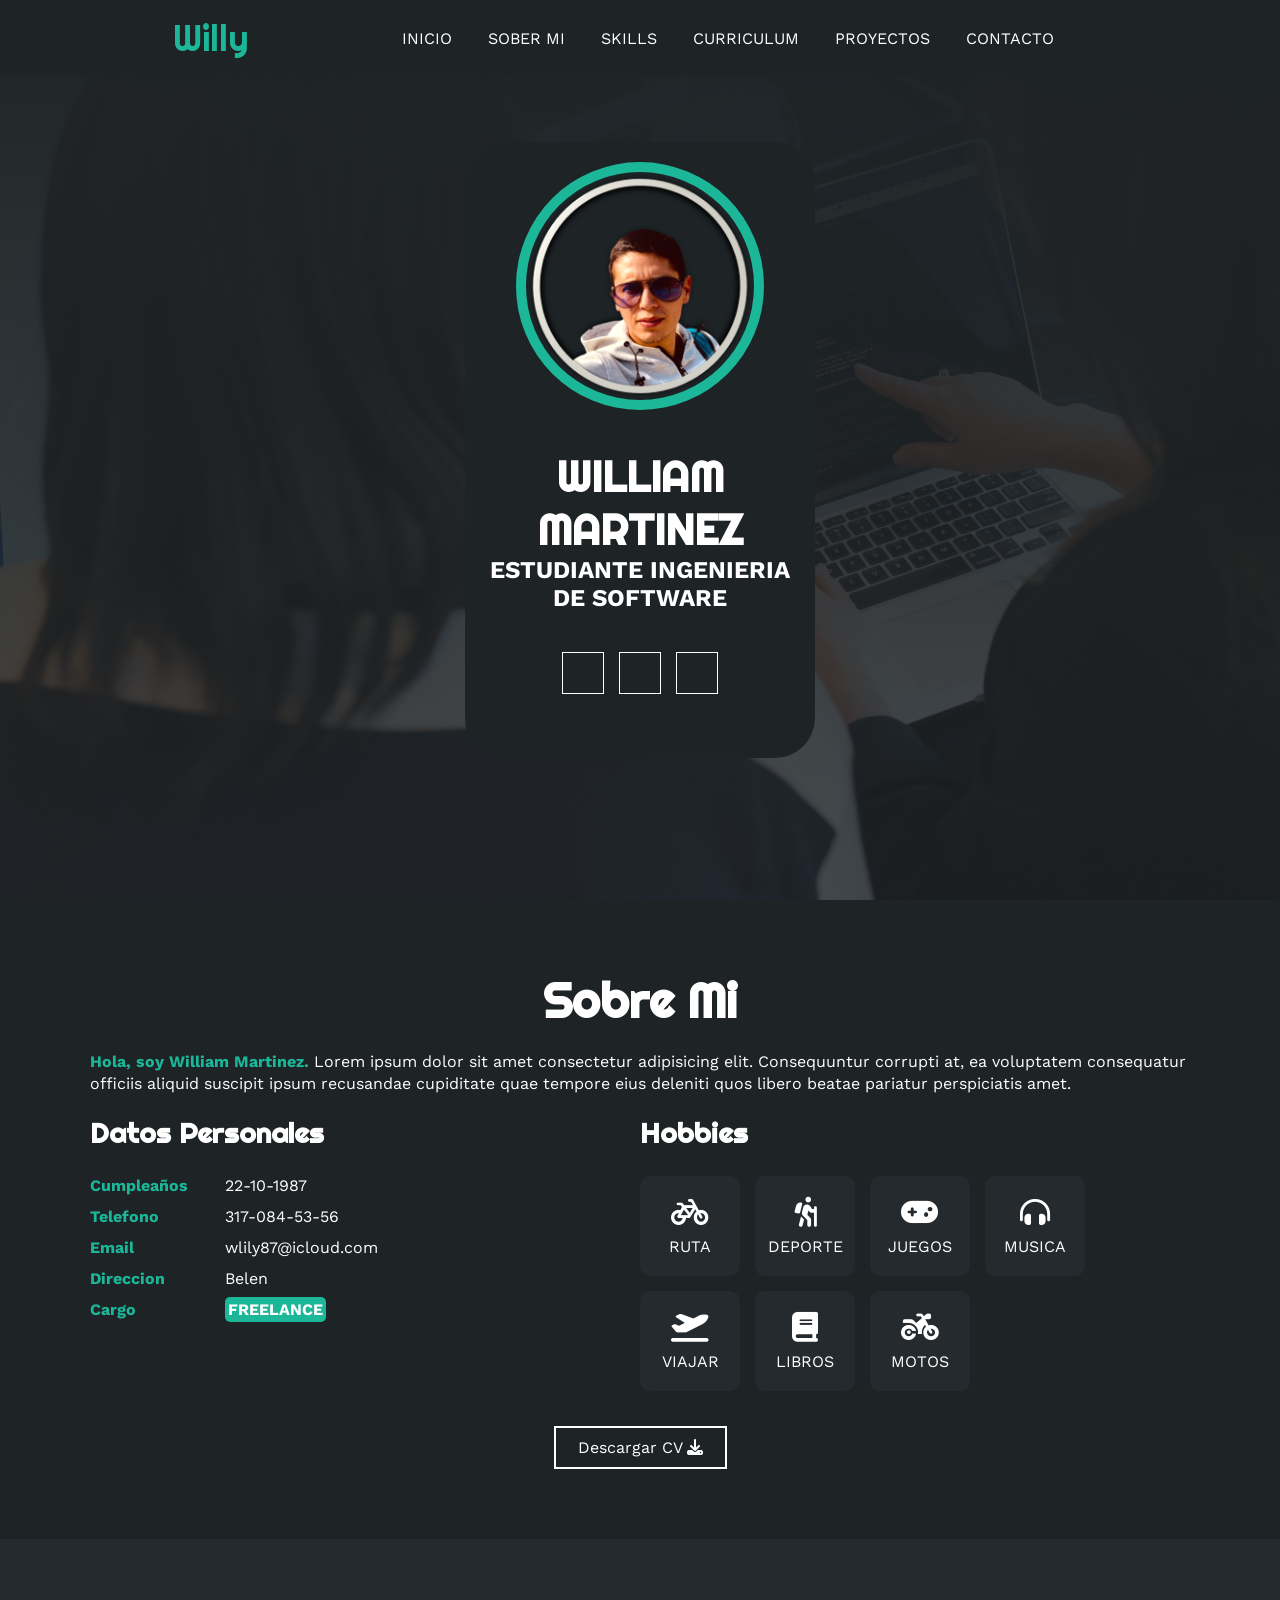
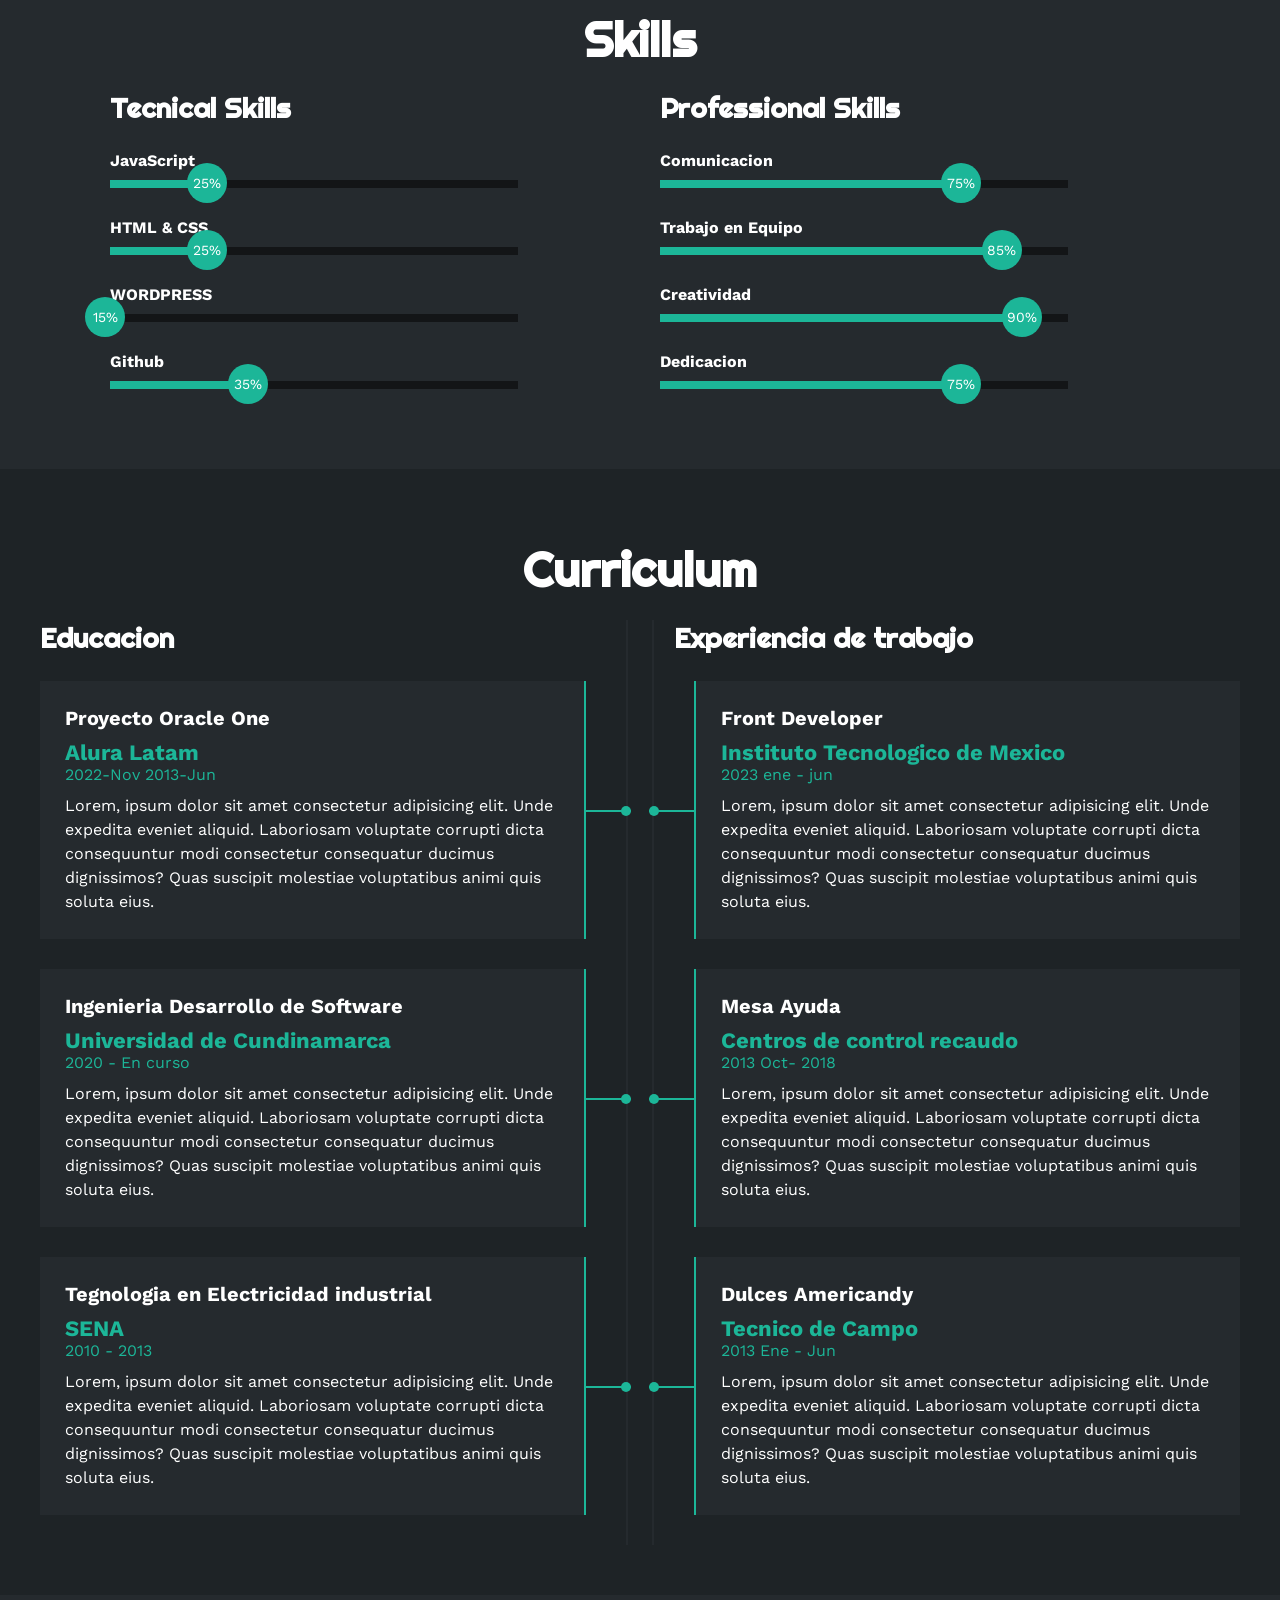
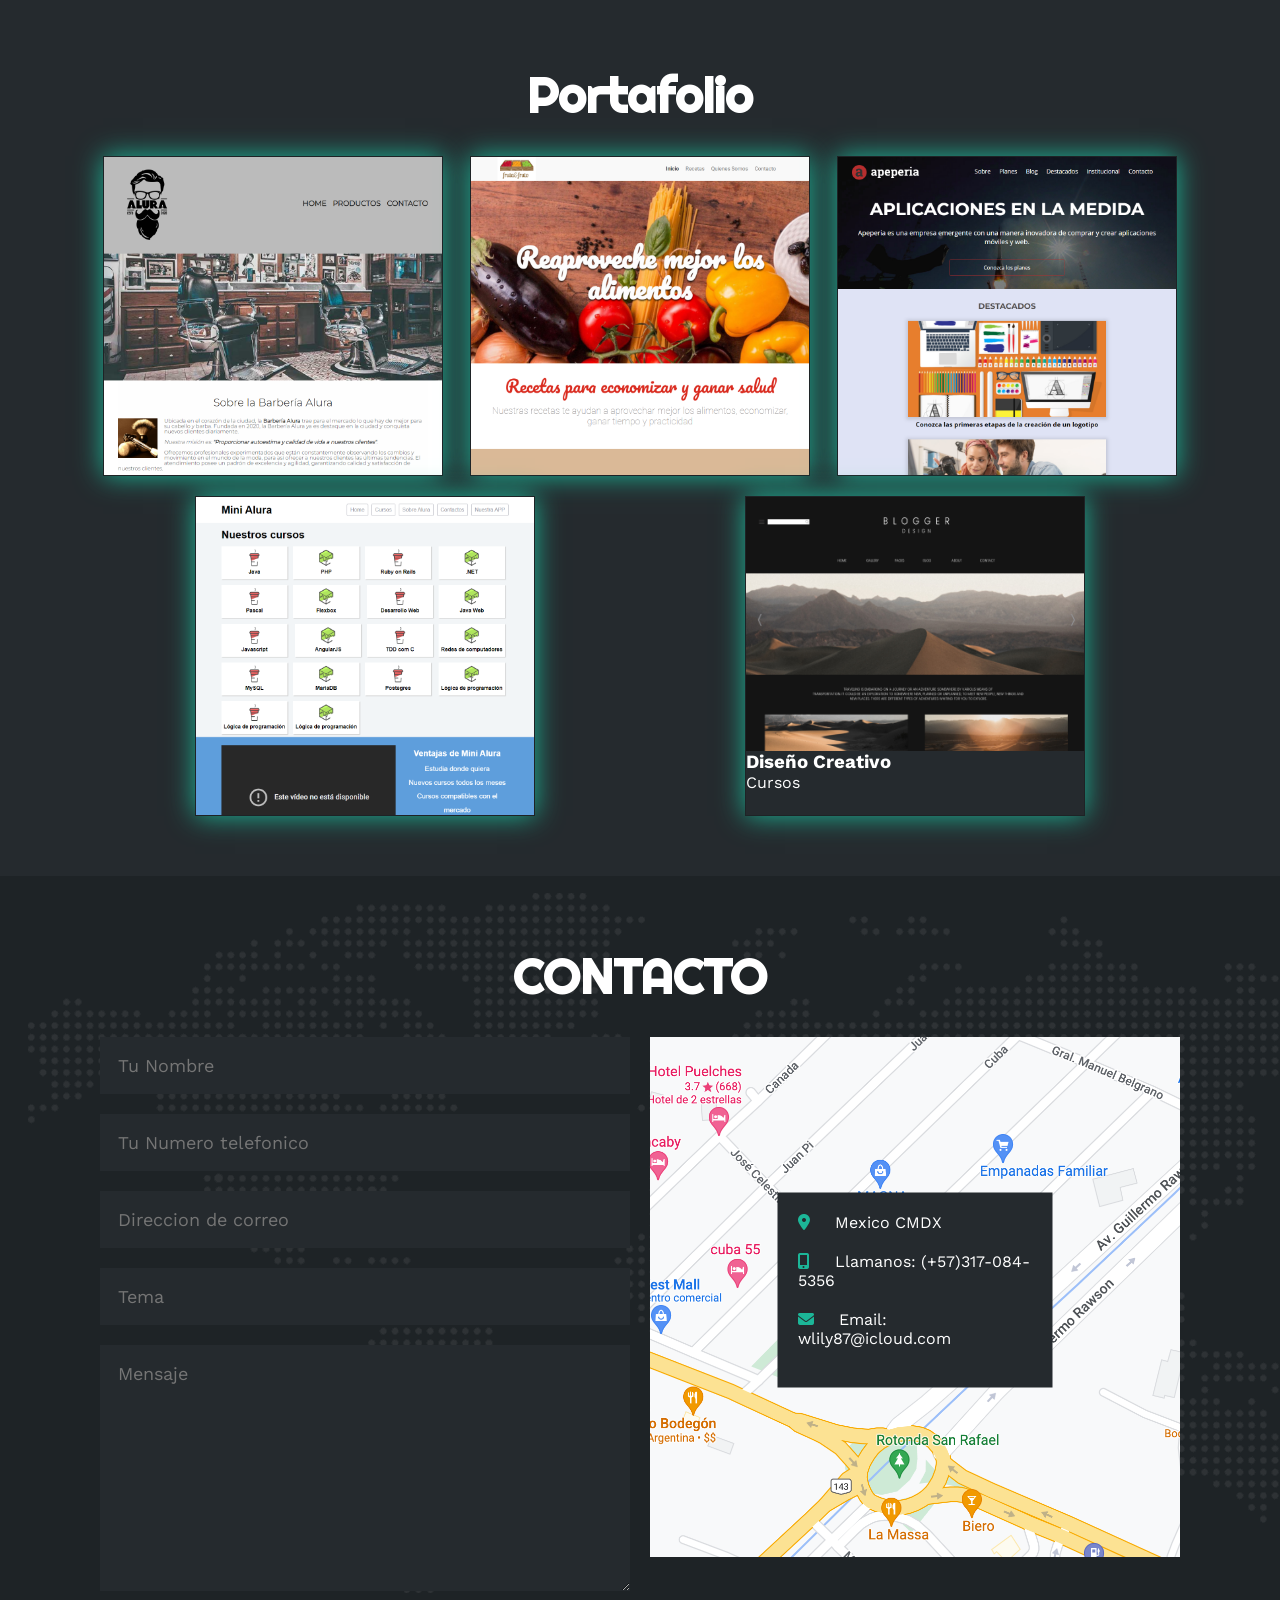
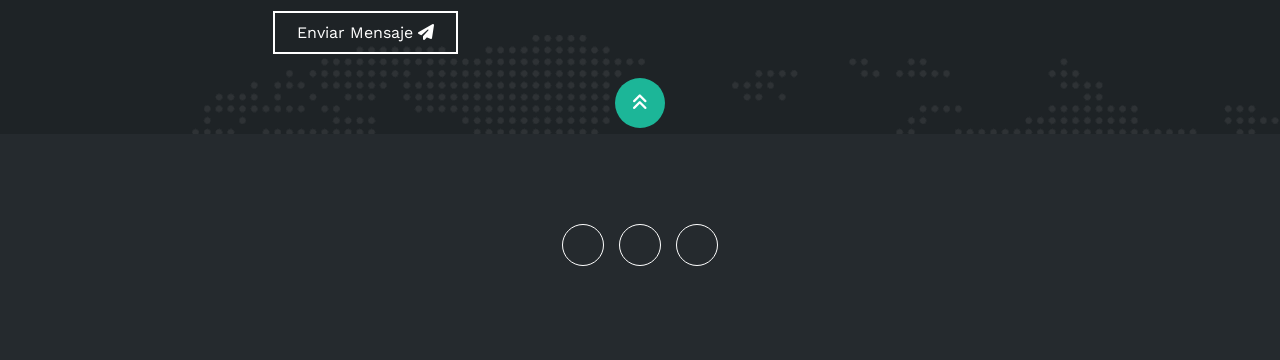
==== MiPortafolio.html @ 6c22e55d "subiendo primera version de mi portafolio" ====
<!DOCTYPE html>
<html lang="en">
<head>
    <meta charset="UTF-8">
    <meta http-equiv="X-UA-Compatible" content="IE=edge">
    <meta name="viewport" content="width=device-width, initial-scale=1.0">
    <link rel="stylesheet" href="https://cdnjs.cloudflare.com/ajax/libs/font-awesome/6.4.0/css/all.min.css" integrity="sha512-iecdLmaskl7CVkqkXNQ/ZH/XLlvWZOJyj7Yy7tcenmpD1ypASozpmT/E0iPtmFIB46ZmdtAc9eNBvH0H/ZpiBw==" crossorigin="anonymous" referrerpolicy="no-referrer" />
    <link rel="stylesheet" href="https://unicons.iconscout.com/release/v4.0.8/css/line.css">
    <title>Portafolio</title>
    <link rel="stylesheet" href="/styles.css">
    
</head>
<body>
    <!--MENU ENCABEZADO-->  
    <div class="contenedor-header">
        <header>
            <div class="logo">
                <a href="#">Willy</a>
            </div>
            <nav id="nav" >
                <ul>
                    <li><a href="#inicio" onclick="seleccionar()">INICIO</a></li>
                    <li><a href="#sobremi" onclick="seleccionar()">SOBER MI</a></li>
                    <li><a href="#skills" onclick="seleccionar()">SKILLS</a></li>
                    <li><a href="#curriculum" onclick="seleccionar()">CURRICULUM</a></li>
                    <li><a href="#portafolio" onclick="seleccionar()">PROYECTOS</a></li>
                    <li><a href="#contacto" onclick="seleccionar()">CONTACTO</a></li>
                    <li><a href=""></a></li>
                </ul>
            </nav>
            <div class="nav-responsive"  onclick="mostrarOcultarMenu()">
                <i class="uil uil-bars"></i>
            </div>
        </header>
    </div>
    <!--SECCION DE INICIO--> 
    <section id="inicio" class="inicio">
        <div class="contenido-banner">
            <div class="contenedor-img">
                <img class="mifoto" src="/imagenes portafolio/Imagen1.png" alt="mi foto de presentacion">
            </div>
            <h1>WILLIAM MARTINEZ</h1>
            <h2>ESTUDIANTE INGENIERIA DE SOFTWARE</h2>
            <div class="redes">
                <a href="#"><i class="uil uil-github-alt"></i></a>
                <a href="#"><i class="uil uil-instagram"></i></a>
                <a href="#"><i class="uil uil-linkedin"></i></a>
            </div>
        </div>
        
    </section>
    <!--SECCION SOBRE MI--> 
    <section id="sobremi" class="sobremi">
        <div class="contenido-seccion">
            <h2>Sobre Mi</h2>
            <p><span>Hola, soy William Martinez. </span>Lorem ipsum dolor sit amet consectetur adipisicing elit.
            Consequuntur corrupti at, ea voluptatem consequatur officiis aliquid suscipit ipsum recusandae 
            cupiditate quae tempore eius deleniti quos libero beatae pariatur perspiciatis amet.</p>

            <div class="fila">
                <!--DATOS PERSONALES-->
                <div class="col">
                    <h3>Datos Personales</h3>
                    <ul>
                        <li>
                            <strong>Cumpleaños</strong>
                            22-10-1987
                        </li>
                        <li>
                            <strong>Telefono</strong>
                            317-084-53-56
                        </li>
                        <li>
                            <strong>Email</strong>
                            wlily87@icloud.com
                        </li>
                        <li>
                            <strong>Direccion</strong>
                            Belen
                        </li>
                        <li>
                            <strong>Cargo</strong>
                            <span>FREELANCE</span>
                        </li>
                    </ul>
                </div>
                 <!--intereses-->
                <div class="col">
                    <h3>Hobbies</h3>
                    <div class="contenedor-intereses">
                        <div class="interes">
                            <i class="fa-solid fa-bicycle"></i>
                            <span>RUTA</span>
                        </div>
                        <div class="interes">
                            <i class="fa-solid fa-person-hiking"></i>
                            <span>DEPORTE</span>
                        </div>
                        <div class="interes">
                            <i class="fa-solid fa-gamepad"></i>
                            <span>JUEGOS</span>
                        </div>
                        <div class="interes">
                            <i class="fa-solid fa-headphones-simple"></i>
                            <span>MUSICA</span>
                        </div>
                        <div class="interes">
                            <i class="fa-solid fa-plane-departure"></i>
                            <span>VIAJAR</span>
                        </div>
                        <div class="interes">
                            <i class="fa-solid fa-book"></i>
                            <span>LIBROS</span>
                        </div>
                        <div class="interes">
                            <i class="fa-solid fa-motorcycle"></i>
                            <span>MOTOS</span>
                        </div>
                    </div>
                </div>
            </div>
            <button>
                Descargar CV <i class="fa-solid fa-download"></i>
                <span class="overlay"></span>
            </button>
        </div>
    </section>
    <!--SECCION skills--> 
    <section id="skills" class="skills">
        <div class="contenido-seccion">
            <h2>Skills</h2>
            <div class="fila">
                <!--tecnicos skills--> 
                <div class="col">
                    <h3>Tecnical Skills</h3>
                    <div class="skill">
                        <span>JavaScript</span>
                        <div class="barra-skills">
                            <div class="progreso">
                                <span>25%</span>
                            </div>
                        </div>
                    </div>
                    <div class="skill">
                        <span>HTML & CSS</span>
                        <div class="barra-skills">
                            <div class="progreso">
                                <span>25%</span>
                            </div>
                        </div>
                    </div>
                    <div class="skill">
                        <span>WORDPRESS</span>
                        <div class="barra-skills">
                            <div class="progreso">
                                <span>15%</span>
                            </div>
                        </div>
                    </div>
                    <div class="skill">
                        <span>Github</span>
                        <div class="barra-skills">
                            <div class="progreso">
                                <span>35%</span>
                            </div>
                        </div>
                    </div>
                </div>
                <!--PROFESIONAL skills--> 
                <div class="col">
                    <h3>Professional Skills</h3>
                    <div class="skill">
                        <span>Comunicacion</span>
                        <div class="barra-skills">
                            <div class="progreso">
                                <span>75%</span>
                            </div>
                        </div>
                    </div>
                    <div class="skill">
                        <span>Trabajo en Equipo</span>
                        <div class="barra-skills">
                            <div class="progreso">
                                <span>85%</span>
                            </div>
                        </div>
                    </div>
                    <div class="skill">
                        <span>Creatividad</span>
                        <div class="barra-skills">
                            <div class="progreso">
                                <span>90%</span>
                            </div>
                        </div>
                    </div>
                    <div class="skill">
                        <span>Dedicacion</span>
                        <div class="barra-skills">
                            <div class="progreso">
                                <span>75%</span>
                            </div>
                        </div>
                    </div>
                </div>
            </div>
        </div>
    </section>
    <!--SECCION CURRICULUM-->
    <section id="curriculum" class="curriculum">
        <div class="contenido-section">
            <h2>Curriculum</h2>
            <div class="fila">
                <div class="col izquierda">
                    <h3>Educacion</h3>
                    <div class="item izq">
                        <h4>Proyecto Oracle One </h4>
                        <span class="casa">Alura Latam</span>
                        <span class="fecha">2022-Nov 2013-Jun</span>
                        <p>Lorem, ipsum dolor sit amet consectetur adipisicing elit.
                        Unde expedita eveniet aliquid. Laboriosam voluptate corrupti dicta consequuntur modi consectetur consequatur 
                        ducimus dignissimos? Quas suscipit molestiae voluptatibus 
                        animi quis soluta eius.</p>
                        <div class="conectori">
                            <div class="circuloi"></div>
                        </div>
                    </div>
                    <div class="item izq">
                        <h4>Ingenieria Desarrollo de Software </h4>
                        <span class="casa">Universidad de Cundinamarca</span>
                        <span class="fecha">2020 - En curso</span>
                        <p>Lorem, ipsum dolor sit amet consectetur adipisicing elit.
                        Unde expedita eveniet aliquid. Laboriosam voluptate corrupti dicta consequuntur modi consectetur consequatur 
                        ducimus dignissimos? Quas suscipit molestiae voluptatibus 
                        animi quis soluta eius.</p>
                        <div class="conectori">
                            <div class="circuloi"></div>
                        </div>
                    </div>
                    <div class="item izq">
                        <h4>Tegnologia en Electricidad industrial</h4>
                        <span class="casa">SENA</span>
                        <span class="fecha">2010 - 2013</span>
                        <p>Lorem, ipsum dolor sit amet consectetur adipisicing elit.
                        Unde expedita eveniet aliquid. Laboriosam voluptate corrupti dicta consequuntur modi consectetur consequatur 
                        ducimus dignissimos? Quas suscipit molestiae voluptatibus 
                        animi quis soluta eius.</p>
                        <div class="conectori">
                            <div class="circuloi"></div>
                        </div>
                    </div>
                </div>
                <div class="col derecha">
                    <h3>Experiencia de trabajo</h3>
                    <div class="item der">
                        <h4>Front Developer</h4>
                        <span class="casa">Instituto Tecnologico de Mexico</span>
                        <span class="fecha">2023 ene - jun</span>
                        <p>Lorem, ipsum dolor sit amet consectetur adipisicing elit.
                        Unde expedita eveniet aliquid. Laboriosam voluptate corrupti dicta consequuntur modi consectetur consequatur 
                        ducimus dignissimos? Quas suscipit molestiae voluptatibus 
                        animi quis soluta eius.</p>
                        <div class="conectord">
                            <div class="circulod"></div>
                        </div>
                    </div>
                    <div class="item der">
                        <h4>Mesa Ayuda</h4>
                        <span class="casa">Centros de control recaudo</span>
                        <span class="fecha">2013 Oct- 2018</span>
                        <p>Lorem, ipsum dolor sit amet consectetur adipisicing elit.
                        Unde expedita eveniet aliquid. Laboriosam voluptate corrupti dicta consequuntur modi consectetur consequatur 
                        ducimus dignissimos? Quas suscipit molestiae voluptatibus 
                        animi quis soluta eius.</p>
                        <div class="conectord">
                            <div class="circulod"></div>
                        </div>
                    </div>
                    <div class="item der">
                        <h4>Dulces Americandy</h4>
                        <span class="casa">Tecnico de Campo</span>
                        <span class="fecha">2013 Ene - Jun</span>
                        <p>Lorem, ipsum dolor sit amet consectetur adipisicing elit.
                        Unde expedita eveniet aliquid. Laboriosam voluptate corrupti dicta consequuntur modi consectetur consequatur 
                        ducimus dignissimos? Quas suscipit molestiae voluptatibus 
                        animi quis soluta eius.</p>
                        <div class="conectord">
                            <div class="circulod"></div>
                        </div>
                    </div>
                </div>
            </div>
        </div>
    </section>
    <!--SECCION PORTAFOLIO-->
    <section id="portafolio" class="portafolio">
        <div class="contenido-seccion">
            <h2>Portafolio</h2>
            <div class="galeria">
                <div class="proyectos">
                    <img src="/imagenes portafolio/barberia.png" alt="">
                    <div class="overlay">
                        <h3>Diseño Creativo</h3>
                        <p>Barberia</p>
                    </div>
                </div>
                <div class="proyectos">
                    <img src="/imagenes portafolio/frutasyfruto.png" alt="">
                    <div class="overlay">
                        <h3>Diseño Creativo</h3>
                        <p>Frutas&Fruto</p>
                    </div>
                </div>
                <div class="proyectos">
                    <img src="/imagenes portafolio/appeperia.png" alt="">
                    <div class="overlay">
                        <h3>Diseño Creativo</h3>
                        <p>Apepiria</p>
                    </div>
                </div>
                <div class="proyectos">
                    <img src="/imagenes portafolio/cursos.png" alt="">
                    <div class="overlay">
                        <h3>Diseño Creativo</h3>
                        <p>Cursos</p>
                    </div>
                </div>
                <div class="proyectos">
                    <img src="/img/p1.jpg" alt="">
                    <div class="overlay">
                        <h3>Diseño Creativo</h3>
                        <p>Cursos</p>
                    </div>
                </div>
            </div>
        </div>
    </section>
    <!--SECCION CONTACTO -->
    <section id="contacto" class="contacto">
        <div class="contenido-seccion">
            <h2>CONTACTO</h2>
            <div class="fila">
                <!-- FORMULARIO-->
                <div class="col">
                    <input type="text" placeholder="Tu Nombre">
                    <input type="text" placeholder="Tu Numero telefonico">
                    <input type="text" placeholder="Direccion de correo">
                    <input type="text" placeholder="Tema">
                    <textarea name="" id="input" cols="30" rows="10" placeholder="Mensaje"></textarea>
                    <button>
                        Enviar Mensaje <i class="fa-solid fa-paper-plane"></i>
                        <span class="overlay"></span>
                    </button>
                </div>
                <!-- MAPA -->
                <div class="col">
                    <img src="/img/ubicacion.png" alt="">
                    <div class="info">
                        <ul>
                            <li>
                                <i class="fa-solid fa-location-dot"></i>
                                Mexico CMDX
                            </li>
                            <li>
                                <i class="fa-solid fa-mobile-screen-button"></i>
                                Llamanos: (+57)317-084-5356
                            </li>
                            <li>
                                <i class="fa-solid fa-envelope"></i>
                                Email: wlily87@icloud.com
                            </li>
                        </ul>
                    </div>
                </div>
            </div>
        </div>
    </section>
    <!-- FOOTER -->
    <footer>
        <a href="#inicio" class="arriba">
            <i class="fa-solid fa-angles-up"></i>
        </a>
        <div class="redes">
            <a href="#"><i class="uil uil-github-alt"></i></a>
            <a href="#"><i class="uil uil-instagram"></i></a>
            <a href="#"><i class="uil uil-linkedin"></i></a>
        </div>
    </footer>
    <script src="/validador.js"></script>
</body>
</html>
---- styles.css ----
@import url('https://fonts.googleapis.com/css2?family=Righteous&family=Work+Sans:wght@100;200;300;400;600;800&display=swap');

*{
    box-sizing: border-box;
    font-family: 'work Sans';
    margin: 0;
    padding: 0;
}
html{
    /*ME PERMITE DESLIZAR CUANDO HAGO CLIC EN LOS LINK DEL MENU*/
    scroll-behavior: smooth;
}
/*MENU*/
.contenedor-header{
    background: #1e2326;
    position: fixed;
    width: 100%;
    top: 0;
    left: 0;
    z-index: 99;
}
.contenedor-header header{
    max-width: 1100px;
    margin: auto;
    display: flex;
    justify-content: space-around;
    align-items: center;
    padding: 15px;
}
.contenedor-header header .logo a {
    font-family: 'Righteous';
    font-size: 36px;
    color: #1cb698;
    text-decoration: none;
}
.contenedor-header header ul {
    display: flex;
    list-style: none;
}
.contenedor-header header nav ul li a {
    text-align: none;
    color: #fff;
    margin: 0 15px;
    padding: 3px;
    transition: .5s;
    text-decoration: none;
}
.contenedor-header header nav ul li a:hover{
    color: #1cb698;
}
.nav-responsive{
    background-color: #1cb698;
    color: #fff;
    padding: 5px 10px;
    border-radius: 5px;
    cursor: pointer;
    display: none;
}
/*inicio*/

.inicio {
    background: linear-gradient(to top, rgba(30,35,38,.8), rgba(30,35,38,1)),url(img/fondo.jpg);
    background-size: cover;
    height: 100vh;
    color: #fff;
    display: flex;
    align-items: center; 
}
.inicio .contenido-banner{
    padding: 20px;
    background-color: #1e2326;
    max-width: 350px;
    margin: auto;
    text-align: center;
    border-radius: 40px;
    
}
.inicio .contenido-banner img{
    margin-top: 40px;
    border: 10px solid #1cb698;
    display: block;
    width: 80%;
    margin: auto;
    border-radius: 100%;
}
.inicio .contenido-banner h1 {
    margin-top: 40px;
    font-size: 42px;
    font-family: 'Righteous';
}
.inicio.contenido-banner h2{
    font-size: 15px;
    font-weight: normal;
}
.inicio .contenido-banner .redes a {
    color: #fff;
    display: inline-block;
    text-decoration: none;
    border: 1px solid #fff;
    width: 42px;
    height: 42px;
    line-height: 42px;
    margin: 40px 5px;
    font-size: 20px;
    transition: .3s;

}
.inicio .contenido-banner .redes a:hover{
    background: #1cb698;
}
/*SOBRE MI*/
.sobremi{
    background-color: #1e2326;
    color: #fff;
    padding: 50px 20px;
}
.sobremi .contenido-seccion {
    max-width: 1100px;
    margin: auto;
}
.sobremi h2 {
    font-size: 48px;
    font-family: 'Righteous' ;
    text-align: center;
    padding: 20px 0;
}
.sobremi .contenido-seccion p {
    font: 18px;
    line-height: 22px;
    margin-bottom: 20px;  
}
.sobremi .contenido-seccion p span {
    color: #1cb698;
    font-weight: bold;
}
.sobremi .fila {
    display: flex;
    
}
.sobremi .fila .col {
    width: 50%;
}
.sobremi .fila .col h3 {
    font-size: 28px;
    font-family: 'Righteous';
    margin-bottom: 25px;
}
.sobremi .fila .col ul {
    list-style: none;
}
.sobremi .fila .col ul li {
    margin: 12px 0;
}
.sobremi .fila .col ul li strong {
    display: inline-block;
    color: #1cb698;
    width: 130px;
}
.sobremi .fila .col ul li span {
    background-color: #1cb698;
    padding: 3px;
    font-weight: bold;
    border-radius: 5px;
}
.sobremi .fila .col .contenedor-intereses {
    display: flex;
    flex-wrap: wrap;
}
.sobremi .fila .col .contenedor-intereses .interes {
    width: 100px;
    height: 100px;
    background-color: #252a2e;
    border-radius: 10px;
    margin: 0 15px 15px 0;
    display: flex;
    flex-direction: column;
    align-items: center;
    justify-content: center;
    transition: .3s;
}
.sobremi .fila .col .contenedor-intereses .interes:hover{
    background-color: #1cb698;
}
.sobremi .fila .col .contenedor-intereses .interes i {
    font-size: 30px;
    margin-bottom: 10px;
}
.sobremi button{
    cursor: pointer;
    background-color: transparent;
    border: 2px solid #fff;
    width: fit-content;
    display: block;
    margin: 20px auto;
    padding: 10px 22px;
    font-size: 16px;
    color: #fff;
    position: relative;
    z-index: 10;
}
.sobremi button .overlay{
    position: absolute;
    top: 0;
    left: 0;
    width: 0%;
    height: 100%;
    background-color: #1cb698;
    z-index: -1;
    transition: 1s;
}
.sobremi button:hover .overlay{
    width: 100%;
}
/*seccion skills*/
.skills{
    background-color: #252a2e;
    color: #fff;
    padding: 50px 20px;
}
.skills .contenido-seccion {
    max-width: 1100px;
    margin: auto;
}
.skills h2 {
    font-size: 48px;
    font-family: 'Righteous' ;
    text-align: center;
    padding: 20px 0;
}
.skills .fila{
    display: flex;
}
.skills .fila .col{
    width: 50%;
    padding: 0 20px;
}
.skills .fila .col h3{
    font-size: 28px;
    font-family: 'Righteous';
    margin-bottom: 25px;
}
.skills .skill > span{
    font-weight: bold;
    display: block;
    margin-bottom: 10px;
}
.skills .skill .barra-skills{
    height: 8px;
    width: 80%;
    background-color: #131517;
    position: relative;
    margin-bottom: 30px;
}
.skills .skill .progreso{
    background-color: #1cb698;
    position: absolute;
    top: 0;
    left: 0;
    height: 8px;
}
.skills .skill .barra-skills span{
    position: absolute;
    height: 40px;
    width: 40px;
    background-color: #1cb698;
    border-radius: 50px;
    line-height: 40px;
    text-align: center;
    top: -17px;
    right: -15px;
    font-size: 14px;
}
/*estas clases se agregaran dinamicamente con javascript*/

.skills .skill .javascript {
    width: 0%;
    animation: 2s javascript forwards;
}
@keyframes javascript{
    0%{width: 0%;}
    100%{width: 25%;}
}
.skills .skill .htmlcss {
    width: 0%;
    animation: 2s htmlcss forwards;
}
@keyframes htmlcss{
    0%{width: 0%;}
    100%{width: 25%;}
}
.skills .skill .wordpress {
    width: 0%;
    animation: 2s wordpress forwards;
}
@keyframes wordpresss{
    0%{width: 0%;}
    100%{width: 15%;}
}
.skills .skill .github {
    width: 0%;
    animation: 2s github forwards;
}
@keyframes github{
    0%{width: 0%;}
    100%{width: 35%;}
}
.skills .skill .comunicacion {
    width: 0%;
    animation: 2s comunicacion forwards;
}
@keyframes comunicacion{
    0%{width: 0%;}
    100%{width: 75%;}
}
.skills .skill .equipo {
    width: 0%;
    animation: 2s equipo forwards;
}
@keyframes equipo{
    0%{width: 0%;}
    100%{width: 85%;}
}
.skills .skill .creatividad {
    width: 0%;
    animation: 2s creatividad forwards;
}
@keyframes creatividad{
    0%{width: 0%;}
    100%{width: 90%;}
}
.skills .skill .dedicacion {
    width: 0%;
    animation: 2s dedicacion forwards;
}
@keyframes dedicacion{
    0%{width: 0%;}
    100%{width: 75%;}
}
/*SECCION CURRICULUM*/

.curriculum{
    background-color: #1e2326;
    color: #fff;
    padding: 50px 20px;
}
.curriculum .contenido-seccion {
    max-width: 1100px;
    margin: auto;
}
.curriculum h2 {
    font-size: 48px;
    font-family: 'Righteous' ;
    text-align: center;
    padding: 20px 0;
}
.curriculum .fila{
    display: flex;
    justify-content: space-between;
}
.curriculum .fila .col{
    width: 49%;
    padding: 0 20px;
}
.curriculum .fila .col h3{
    font-size: 28px;
    font-family: 'Righteous';
    margin-bottom: 25px;
}
.curriculum .fila .izquierda{
    border-right: 2px solid #252a2e;
}
.curriculum .fila .derecha{
    border-left: 2px solid #252a2e;
}
.curriculum .fila .item{
    padding: 25px;
    margin-bottom: 30px;
    background-color: #252a2e;
    position: relative;
}
.curriculum .fila .item h4{
    font-size: 20px;
    margin-bottom: 10px;
}
.curriculum .fila .item .casa{
    color: #1cb698;
    font-size: 22px;
    font-weight: bold;
    display: block;
}
.curriculum .fila .item .fecha{
    display: block;
    color: #1cb698;
    margin-bottom: 10px;
}
.curriculum .fila .item p{
    line-height: 24px;
}
.curriculum .fila .izq{
    border-right: 2px solid #1cb698;
    margin-right: 20px;
}
.curriculum .fila .der{
    border-left: 2px solid #1cb698;
    margin-left: 20px;
}
.curriculum .fila .item .conectori{
    height: 2px;
    background-color: #1cb698;
    width: 47px;
    position: absolute;
    top: 50%;
    right: -47px;
    z-index: 5;
}
.curriculum .fila .item .circuloi{
    display: block;
    height: 10px;
    width: 10px;
    border-radius: 50%;
    background-color: #1cb698;
    float: right;
    position: relative;
    bottom: 4px;
}
.curriculum .fila .item .conectord{
    height: 2px;
    background-color: #1cb698;
    width: 47px;
    position: absolute;
    top: 50%;
    left:-47px;
    z-index: 5;
}
.curriculum .fila .item .circulod{
    display: block;
    height: 10px;
    width: 10px;
    border-radius: 50%;
    background-color: #1cb698;
    float: left;
    position: relative;
    bottom: 4px;
}
/*SECCION DE PORTAFOLIO*/
.portafolio{
    background-color: #252a2e;
    color: #fff;
    padding: 50px 20px;
}
.portafolio .contenido-seccion {
    max-width: 1100px;
    margin: auto;
}
.portafolio h2 {
    font-size: 48px;
    font-family: 'Righteous' ;
    text-align: center;
    padding: 20px 0;
}

.portafolio .galeria {
    display: flex;
    flex-wrap: wrap;
    justify-content: space-around;
}
.portafolio .galeria .proyectos{
    position: relative;
    max-width: 340px;
    height: fit-content;
    margin: 10px;
    cursor: pointer;
}

.portafolio .galeria .proyectos img{
    width: 100%;
    display: block;
}

.portafolio .galeria .proyecto .overlay{
    position: absolute;
    top: 0;
    width: 100%;
    height: 100%;
    text-align: center;
    background: linear-gradient(rgba(28,182,152,.8), rgba(28,182,152,.8));
    display: flex;
    flex-direction: column;
    justify-content: center;
    transition: 1s;
    font-size: 18px;
    letter-spacing: 3px;
    opacity: 0;
}
.portafolio .galeria .proyectos img{
    transform: 0;
    transition: all 5s ease;
}
.portafolio .galeria .proyectos img:hover{
    transform: translateY(-100%);
}

.portafolio .galeria .proyectos{
    height: 20rem;
    display: block;
    border: .1rem solid #1e2326;
    overflow: hidden;
    box-shadow: 0 0 1.6rem #1cb698;
    transition: all 400ms ease;
}
.portafolio .galeria .proyectos:hover {
    box-shadow: none;
}

.portafolio .galeria .proyecto .overlay h3{
    margin-bottom: 20px;
}
/*SECCION CONTACTO*/
.contacto{
    background-image: url(img/contact_bg.png);
    background-color: #1e2326;
    color: #fff;
    padding: 50px 0;
}
.contacto .contenido-seccion{
    max-width: 1100px;
    margin: auto;
}
.contacto h2{
    font-size: 48px;
    font-family: 'Righteous' ;
    text-align: center;
    padding: 20px 0;
}
.contacto .fila{
    display: flex;
}
.contacto .col{
    width: 50%;
    padding: 10px;
    position: relative;
}
.contacto .col input, .contacto .col textarea{
    display: block;
    width: 100%;
    padding: 18px;
    border: none;
    margin-bottom: 20px;
    background-color: #252a2e;
    color: #1cb698;
    font-size: 18px;
}
.contacto button{
    cursor: pointer;
    background-color: transparent;
    border: 2px solid #fff;
    width: fit-content;
    display: block;
    margin: 20px auto;
    padding: 10px 22px;
    font-size: 16px;
    color: #fff;
    position: relative;
    z-index: 10;
}
.contacto button .overlay{
    position: absolute;
    top: 0;
    left: 0;
    width: 0%;
    height: 100%;
    background-color: #1cb698;
    z-index: -1;
    transition: 1s;
}
.contacto button:hover .overlay{
    width: 100%;
}
.contacto .col img{
    width: 100%;
}
.contacto .col .info{
    position: absolute;
    top: 40%;
    background-color: #252a2e;
    padding: 20px;
    max-width: 350px;
    left: 50%;
    transform: translate(-50%, -50%);
}
.contacto .col .info ul{
    list-style: none;
}
.contacto .col .info ul li{
    margin-bottom: 20px;
}
.contacto .col .info ul li i{
    color: #1cb698;
    display: inline-block;
    margin-right: 20px;
}
/*SECCION footer*/
footer{
    background-color: #252a2e;
    color: #fff;
    padding: 50px 0 30px 0;
    text-align: center;
    position: relative;
    width: 100%;
}
footer .redes{
    margin-bottom: 20px;
}
footer .redes a{
    color: #fff;
    display: inline-block;
    text-decoration: none;
    border: 1px solid #fff;
    border-radius: 100%;
    width: 42px;
    height: 42px;
    line-height: 42px;
    margin: 40px 5px;
    font-size: 20px;
    transition: .3s;
}
footer .arriba{
    display: block;
    width: 50px;
    height: 50px;
    background-color: #1cb698;
    color: #fff;
    position: absolute;
    left: 50%;
    transform: translateX(-50%);
    top: -25%;
    border-radius: 50%;
    line-height: 50px;
    font-size: 18px;
}
/*SECCION RESPONSIVA*/

@media screen and  (max-width:980px) {
    nav{
        display: none;
    }
    .nav-responsive{
        display: block;
    }
    nav.responsive{
        display: block;
        position: absolute;
        right: 0;
        top: 75px;
        background-color: #252a2e;
        width: 180px;
    }
    nav.responsive ul{
        display: block !important;
    }
    nav.responsive ul li {
        border-bottom: 1px solid #fff;
        padding: 10px 0;
    }
}
@media screen and  (max-width:700px){
    .sobremi .fila{
        display: block;
    }
    .sobremi .fila .col{
        width: fit-content;
    }
    .skills .fila{
        display: block;
    }
    .skills .fila .col{
        width: 100%;
    }
    .skills .fila .col .barra-skills{
        width: 100%;
    }
    .curriculum .fila {
        display: block;
    }
    .curriculum .fila .col{
        width: 90%;
    }
    .curriculum .fila .derecha{
        margin-left: 20px;
    }
    .portafolio .galeria{
        display: block;
        width: 100%;
    }
    .portafolio .galeria .proyecto{
        max-width: 100%;
    }
    .portafolio .galeria .proyecto img{
        width: 100%;
    }
    .contacto .fila{
        display: block;
    }
    .contacto .fila .col{
        width: 100%;
    }
}
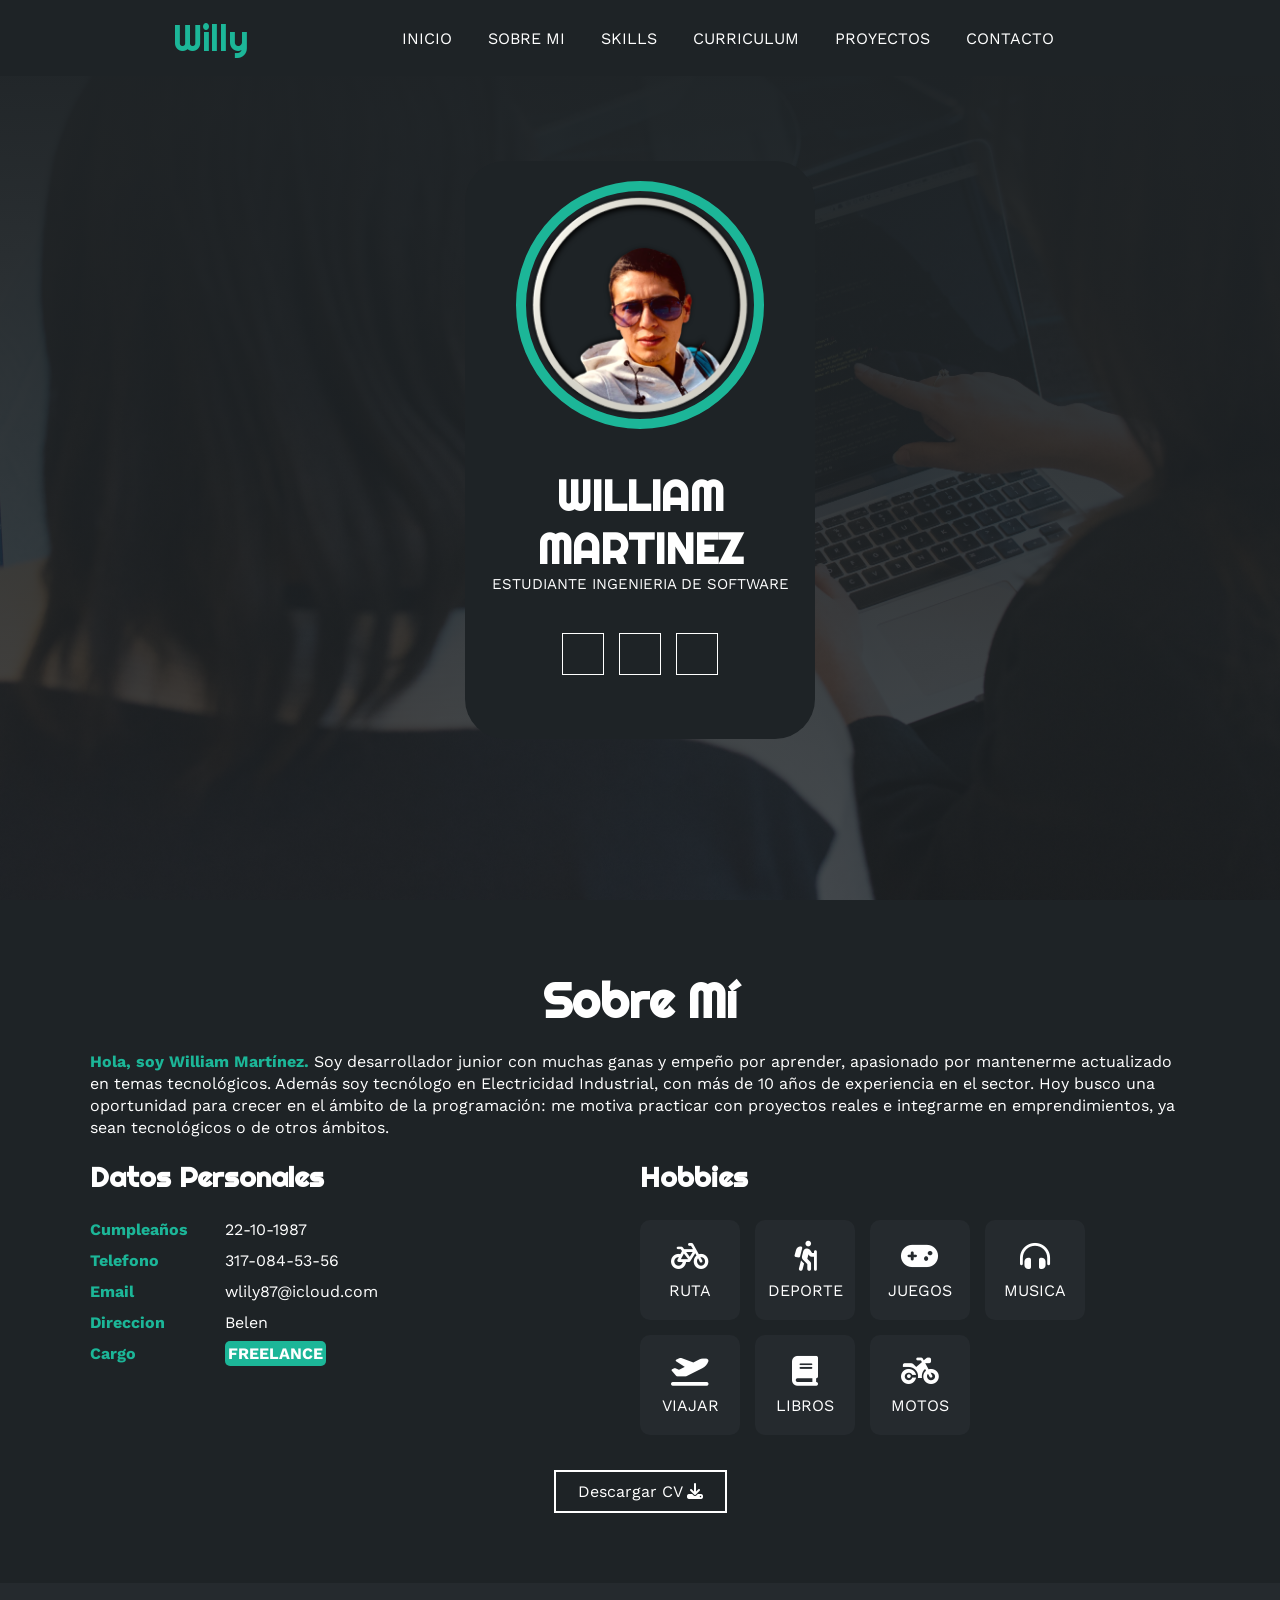
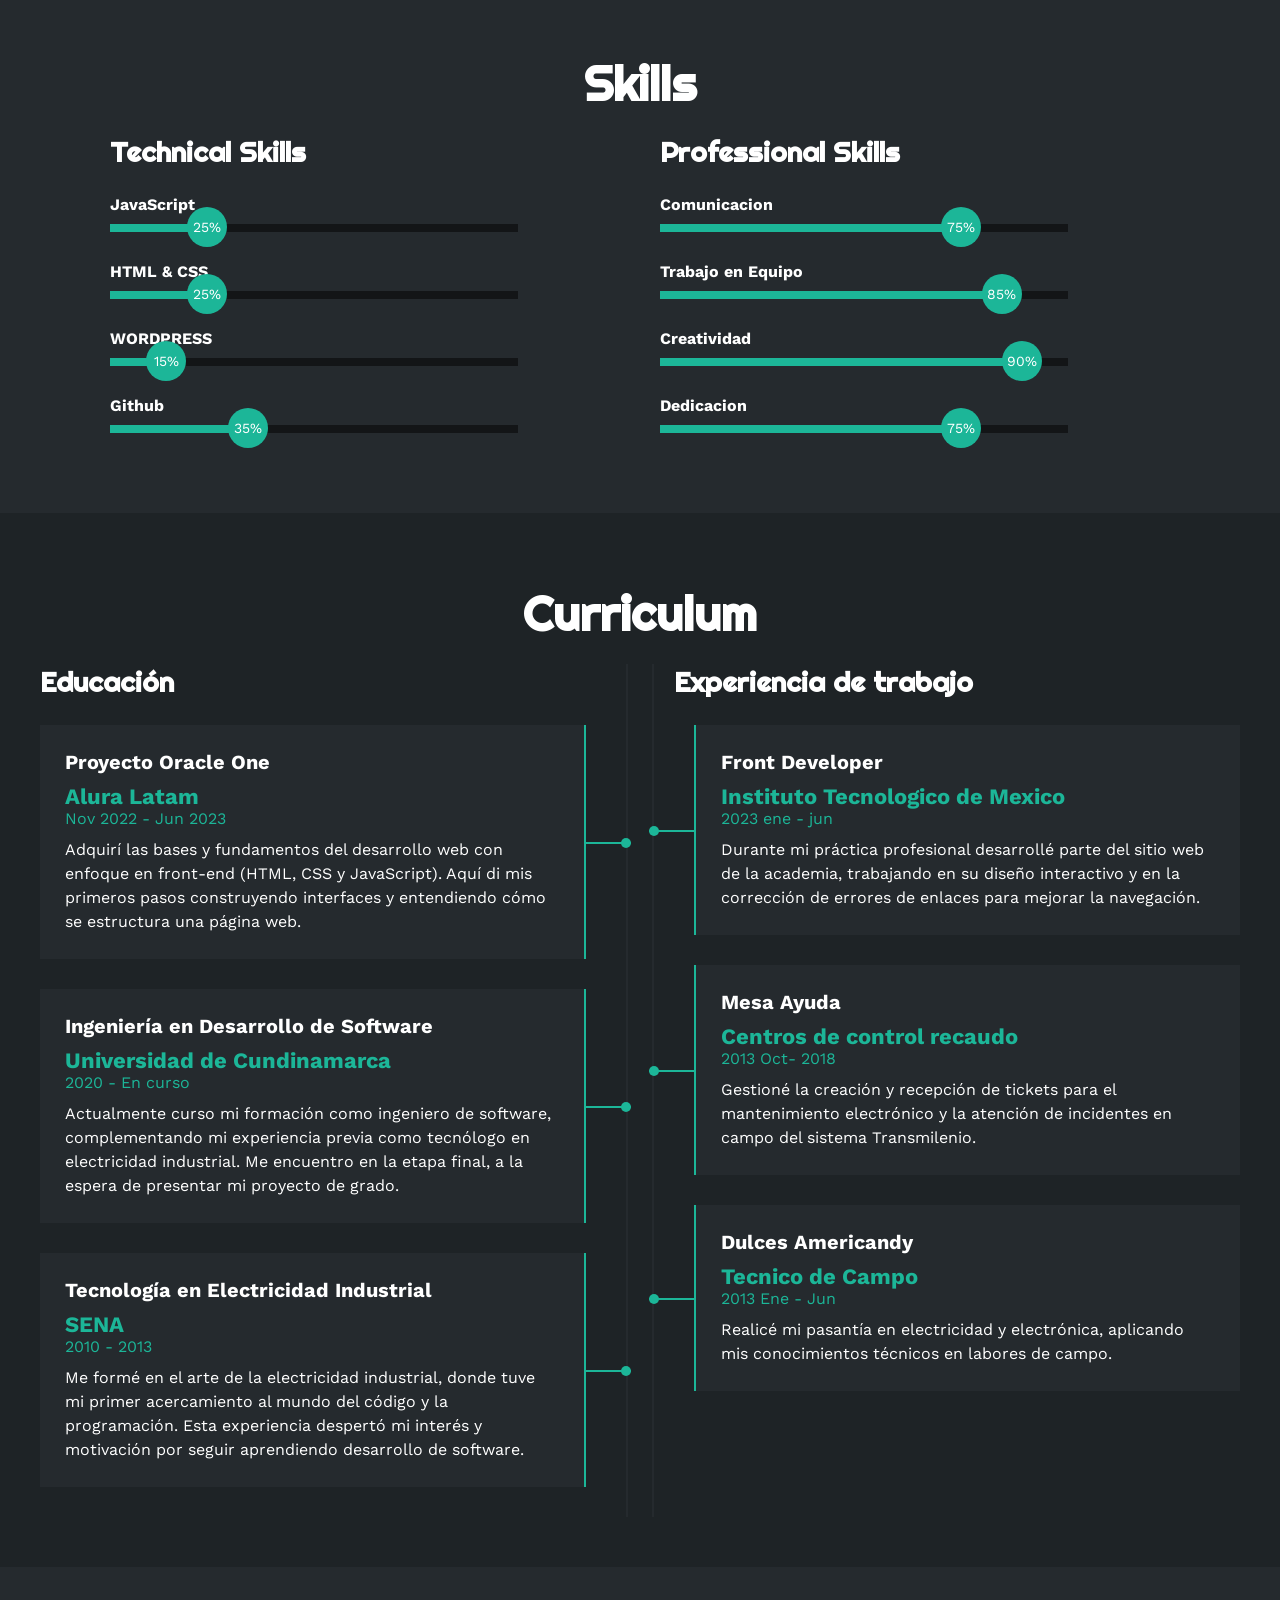
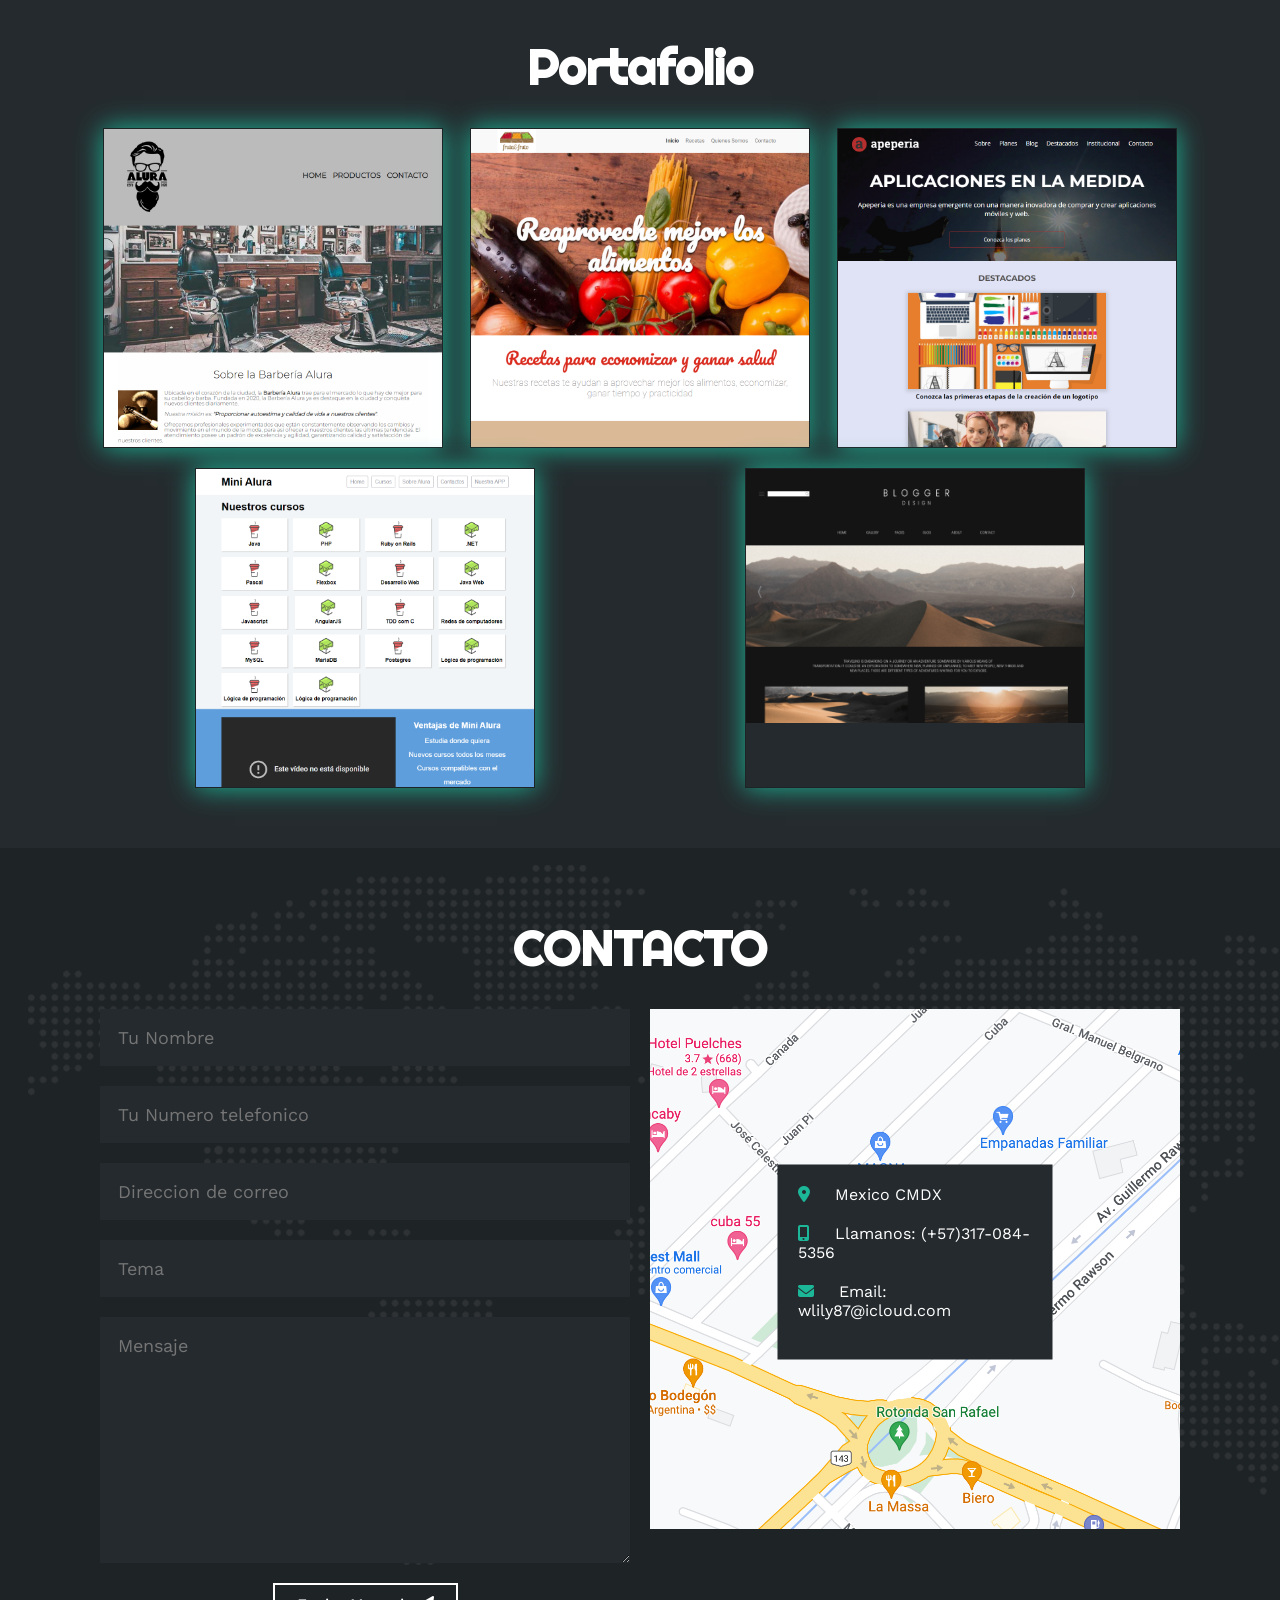
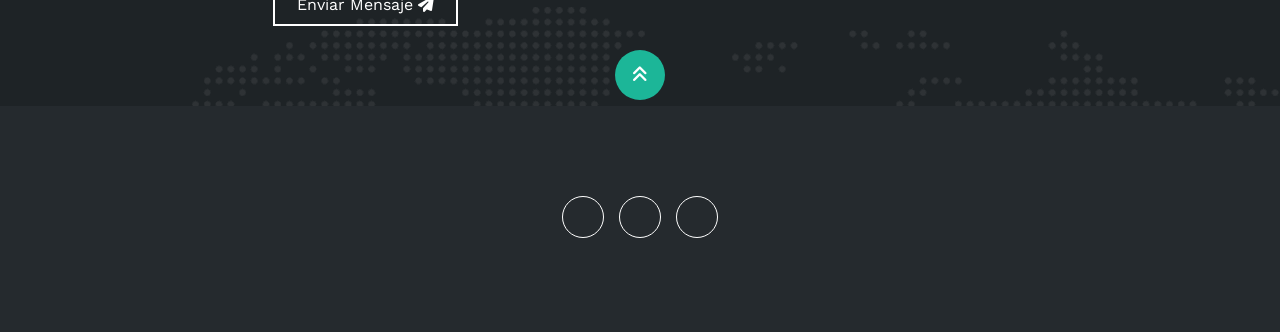
==== commit 45eee416: "Arreglo rutas, bugs y contenido real del portafolio" ====
--- a/MiPortafolio.html
+++ b/MiPortafolio.html
@@ -1,390 +1,370 @@
-<!DOCTYPE html>
-<html lang="en">
-<head>
-    <meta charset="UTF-8">
-    <meta http-equiv="X-UA-Compatible" content="IE=edge">
-    <meta name="viewport" content="width=device-width, initial-scale=1.0">
-    <link rel="stylesheet" href="https://cdnjs.cloudflare.com/ajax/libs/font-awesome/6.4.0/css/all.min.css" integrity="sha512-iecdLmaskl7CVkqkXNQ/ZH/XLlvWZOJyj7Yy7tcenmpD1ypASozpmT/E0iPtmFIB46ZmdtAc9eNBvH0H/ZpiBw==" crossorigin="anonymous" referrerpolicy="no-referrer" />
-    <link rel="stylesheet" href="https://unicons.iconscout.com/release/v4.0.8/css/line.css">
-    <title>Portafolio</title>
-    <link rel="stylesheet" href="/styles.css">
-    
-</head>
-<body>
-    <!--MENU ENCABEZADO-->  
-    <div class="contenedor-header">
-        <header>
-            <div class="logo">
-                <a href="#">Willy</a>
-            </div>
-            <nav id="nav" >
-                <ul>
-                    <li><a href="#inicio" onclick="seleccionar()">INICIO</a></li>
-                    <li><a href="#sobremi" onclick="seleccionar()">SOBER MI</a></li>
-                    <li><a href="#skills" onclick="seleccionar()">SKILLS</a></li>
-                    <li><a href="#curriculum" onclick="seleccionar()">CURRICULUM</a></li>
-                    <li><a href="#portafolio" onclick="seleccionar()">PROYECTOS</a></li>
-                    <li><a href="#contacto" onclick="seleccionar()">CONTACTO</a></li>
-                    <li><a href=""></a></li>
-                </ul>
-            </nav>
-            <div class="nav-responsive"  onclick="mostrarOcultarMenu()">
-                <i class="uil uil-bars"></i>
-            </div>
-        </header>
-    </div>
-    <!--SECCION DE INICIO--> 
-    <section id="inicio" class="inicio">
-        <div class="contenido-banner">
-            <div class="contenedor-img">
-                <img class="mifoto" src="/imagenes portafolio/Imagen1.png" alt="mi foto de presentacion">
-            </div>
-            <h1>WILLIAM MARTINEZ</h1>
-            <h2>ESTUDIANTE INGENIERIA DE SOFTWARE</h2>
-            <div class="redes">
-                <a href="#"><i class="uil uil-github-alt"></i></a>
-                <a href="#"><i class="uil uil-instagram"></i></a>
-                <a href="#"><i class="uil uil-linkedin"></i></a>
-            </div>
-        </div>
-        
-    </section>
-    <!--SECCION SOBRE MI--> 
-    <section id="sobremi" class="sobremi">
-        <div class="contenido-seccion">
-            <h2>Sobre Mi</h2>
-            <p><span>Hola, soy William Martinez. </span>Lorem ipsum dolor sit amet consectetur adipisicing elit.
-            Consequuntur corrupti at, ea voluptatem consequatur officiis aliquid suscipit ipsum recusandae 
-            cupiditate quae tempore eius deleniti quos libero beatae pariatur perspiciatis amet.</p>
-
-            <div class="fila">
-                <!--DATOS PERSONALES-->
-                <div class="col">
-                    <h3>Datos Personales</h3>
-                    <ul>
-                        <li>
-                            <strong>Cumpleaños</strong>
-                            22-10-1987
-                        </li>
-                        <li>
-                            <strong>Telefono</strong>
-                            317-084-53-56
-                        </li>
-                        <li>
-                            <strong>Email</strong>
-                            wlily87@icloud.com
-                        </li>
-                        <li>
-                            <strong>Direccion</strong>
-                            Belen
-                        </li>
-                        <li>
-                            <strong>Cargo</strong>
-                            <span>FREELANCE</span>
-                        </li>
-                    </ul>
-                </div>
-                 <!--intereses-->
-                <div class="col">
-                    <h3>Hobbies</h3>
-                    <div class="contenedor-intereses">
-                        <div class="interes">
-                            <i class="fa-solid fa-bicycle"></i>
-                            <span>RUTA</span>
-                        </div>
-                        <div class="interes">
-                            <i class="fa-solid fa-person-hiking"></i>
-                            <span>DEPORTE</span>
-                        </div>
-                        <div class="interes">
-                            <i class="fa-solid fa-gamepad"></i>
-                            <span>JUEGOS</span>
-                        </div>
-                        <div class="interes">
-                            <i class="fa-solid fa-headphones-simple"></i>
-                            <span>MUSICA</span>
-                        </div>
-                        <div class="interes">
-                            <i class="fa-solid fa-plane-departure"></i>
-                            <span>VIAJAR</span>
-                        </div>
-                        <div class="interes">
-                            <i class="fa-solid fa-book"></i>
-                            <span>LIBROS</span>
-                        </div>
-                        <div class="interes">
-                            <i class="fa-solid fa-motorcycle"></i>
-                            <span>MOTOS</span>
-                        </div>
-                    </div>
-                </div>
-            </div>
-            <button>
-                Descargar CV <i class="fa-solid fa-download"></i>
-                <span class="overlay"></span>
-            </button>
-        </div>
-    </section>
-    <!--SECCION skills--> 
-    <section id="skills" class="skills">
-        <div class="contenido-seccion">
-            <h2>Skills</h2>
-            <div class="fila">
-                <!--tecnicos skills--> 
-                <div class="col">
-                    <h3>Tecnical Skills</h3>
-                    <div class="skill">
-                        <span>JavaScript</span>
-                        <div class="barra-skills">
-                            <div class="progreso">
-                                <span>25%</span>
-                            </div>
-                        </div>
-                    </div>
-                    <div class="skill">
-                        <span>HTML & CSS</span>
-                        <div class="barra-skills">
-                            <div class="progreso">
-                                <span>25%</span>
-                            </div>
-                        </div>
-                    </div>
-                    <div class="skill">
-                        <span>WORDPRESS</span>
-                        <div class="barra-skills">
-                            <div class="progreso">
-                                <span>15%</span>
-                            </div>
-                        </div>
-                    </div>
-                    <div class="skill">
-                        <span>Github</span>
-                        <div class="barra-skills">
-                            <div class="progreso">
-                                <span>35%</span>
-                            </div>
-                        </div>
-                    </div>
-                </div>
-                <!--PROFESIONAL skills--> 
-                <div class="col">
-                    <h3>Professional Skills</h3>
-                    <div class="skill">
-                        <span>Comunicacion</span>
-                        <div class="barra-skills">
-                            <div class="progreso">
-                                <span>75%</span>
-                            </div>
-                        </div>
-                    </div>
-                    <div class="skill">
-                        <span>Trabajo en Equipo</span>
-                        <div class="barra-skills">
-                            <div class="progreso">
-                                <span>85%</span>
-                            </div>
-                        </div>
-                    </div>
-                    <div class="skill">
-                        <span>Creatividad</span>
-                        <div class="barra-skills">
-                            <div class="progreso">
-                                <span>90%</span>
-                            </div>
-                        </div>
-                    </div>
-                    <div class="skill">
-                        <span>Dedicacion</span>
-                        <div class="barra-skills">
-                            <div class="progreso">
-                                <span>75%</span>
-                            </div>
-                        </div>
-                    </div>
-                </div>
-            </div>
-        </div>
-    </section>
-    <!--SECCION CURRICULUM-->
-    <section id="curriculum" class="curriculum">
-        <div class="contenido-section">
-            <h2>Curriculum</h2>
-            <div class="fila">
-                <div class="col izquierda">
-                    <h3>Educacion</h3>
-                    <div class="item izq">
-                        <h4>Proyecto Oracle One </h4>
-                        <span class="casa">Alura Latam</span>
-                        <span class="fecha">2022-Nov 2013-Jun</span>
-                        <p>Lorem, ipsum dolor sit amet consectetur adipisicing elit.
-                        Unde expedita eveniet aliquid. Laboriosam voluptate corrupti dicta consequuntur modi consectetur consequatur 
-                        ducimus dignissimos? Quas suscipit molestiae voluptatibus 
-                        animi quis soluta eius.</p>
-                        <div class="conectori">
-                            <div class="circuloi"></div>
-                        </div>
-                    </div>
-                    <div class="item izq">
-                        <h4>Ingenieria Desarrollo de Software </h4>
-                        <span class="casa">Universidad de Cundinamarca</span>
-                        <span class="fecha">2020 - En curso</span>
-                        <p>Lorem, ipsum dolor sit amet consectetur adipisicing elit.
-                        Unde expedita eveniet aliquid. Laboriosam voluptate corrupti dicta consequuntur modi consectetur consequatur 
-                        ducimus dignissimos? Quas suscipit molestiae voluptatibus 
-                        animi quis soluta eius.</p>
-                        <div class="conectori">
-                            <div class="circuloi"></div>
-                        </div>
-                    </div>
-                    <div class="item izq">
-                        <h4>Tegnologia en Electricidad industrial</h4>
-                        <span class="casa">SENA</span>
-                        <span class="fecha">2010 - 2013</span>
-                        <p>Lorem, ipsum dolor sit amet consectetur adipisicing elit.
-                        Unde expedita eveniet aliquid. Laboriosam voluptate corrupti dicta consequuntur modi consectetur consequatur 
-                        ducimus dignissimos? Quas suscipit molestiae voluptatibus 
-                        animi quis soluta eius.</p>
-                        <div class="conectori">
-                            <div class="circuloi"></div>
-                        </div>
-                    </div>
-                </div>
-                <div class="col derecha">
-                    <h3>Experiencia de trabajo</h3>
-                    <div class="item der">
-                        <h4>Front Developer</h4>
-                        <span class="casa">Instituto Tecnologico de Mexico</span>
-                        <span class="fecha">2023 ene - jun</span>
-                        <p>Lorem, ipsum dolor sit amet consectetur adipisicing elit.
-                        Unde expedita eveniet aliquid. Laboriosam voluptate corrupti dicta consequuntur modi consectetur consequatur 
-                        ducimus dignissimos? Quas suscipit molestiae voluptatibus 
-                        animi quis soluta eius.</p>
-                        <div class="conectord">
-                            <div class="circulod"></div>
-                        </div>
-                    </div>
-                    <div class="item der">
-                        <h4>Mesa Ayuda</h4>
-                        <span class="casa">Centros de control recaudo</span>
-                        <span class="fecha">2013 Oct- 2018</span>
-                        <p>Lorem, ipsum dolor sit amet consectetur adipisicing elit.
-                        Unde expedita eveniet aliquid. Laboriosam voluptate corrupti dicta consequuntur modi consectetur consequatur 
-                        ducimus dignissimos? Quas suscipit molestiae voluptatibus 
-                        animi quis soluta eius.</p>
-                        <div class="conectord">
-                            <div class="circulod"></div>
-                        </div>
-                    </div>
-                    <div class="item der">
-                        <h4>Dulces Americandy</h4>
-                        <span class="casa">Tecnico de Campo</span>
-                        <span class="fecha">2013 Ene - Jun</span>
-                        <p>Lorem, ipsum dolor sit amet consectetur adipisicing elit.
-                        Unde expedita eveniet aliquid. Laboriosam voluptate corrupti dicta consequuntur modi consectetur consequatur 
-                        ducimus dignissimos? Quas suscipit molestiae voluptatibus 
-                        animi quis soluta eius.</p>
-                        <div class="conectord">
-                            <div class="circulod"></div>
-                        </div>
-                    </div>
-                </div>
-            </div>
-        </div>
-    </section>
-    <!--SECCION PORTAFOLIO-->
-    <section id="portafolio" class="portafolio">
-        <div class="contenido-seccion">
-            <h2>Portafolio</h2>
-            <div class="galeria">
-                <div class="proyectos">
-                    <img src="/imagenes portafolio/barberia.png" alt="">
-                    <div class="overlay">
-                        <h3>Diseño Creativo</h3>
-                        <p>Barberia</p>
-                    </div>
-                </div>
-                <div class="proyectos">
-                    <img src="/imagenes portafolio/frutasyfruto.png" alt="">
-                    <div class="overlay">
-                        <h3>Diseño Creativo</h3>
-                        <p>Frutas&Fruto</p>
-                    </div>
-                </div>
-                <div class="proyectos">
-                    <img src="/imagenes portafolio/appeperia.png" alt="">
-                    <div class="overlay">
-                        <h3>Diseño Creativo</h3>
-                        <p>Apepiria</p>
-                    </div>
-                </div>
-                <div class="proyectos">
-                    <img src="/imagenes portafolio/cursos.png" alt="">
-                    <div class="overlay">
-                        <h3>Diseño Creativo</h3>
-                        <p>Cursos</p>
-                    </div>
-                </div>
-                <div class="proyectos">
-                    <img src="/img/p1.jpg" alt="">
-                    <div class="overlay">
-                        <h3>Diseño Creativo</h3>
-                        <p>Cursos</p>
-                    </div>
-                </div>
-            </div>
-        </div>
-    </section>
-    <!--SECCION CONTACTO -->
-    <section id="contacto" class="contacto">
-        <div class="contenido-seccion">
-            <h2>CONTACTO</h2>
-            <div class="fila">
-                <!-- FORMULARIO-->
-                <div class="col">
-                    <input type="text" placeholder="Tu Nombre">
-                    <input type="text" placeholder="Tu Numero telefonico">
-                    <input type="text" placeholder="Direccion de correo">
-                    <input type="text" placeholder="Tema">
-                    <textarea name="" id="input" cols="30" rows="10" placeholder="Mensaje"></textarea>
-                    <button>
-                        Enviar Mensaje <i class="fa-solid fa-paper-plane"></i>
-                        <span class="overlay"></span>
-                    </button>
-                </div>
-                <!-- MAPA -->
-                <div class="col">
-                    <img src="/img/ubicacion.png" alt="">
-                    <div class="info">
-                        <ul>
-                            <li>
-                                <i class="fa-solid fa-location-dot"></i>
-                                Mexico CMDX
-                            </li>
-                            <li>
-                                <i class="fa-solid fa-mobile-screen-button"></i>
-                                Llamanos: (+57)317-084-5356
-                            </li>
-                            <li>
-                                <i class="fa-solid fa-envelope"></i>
-                                Email: wlily87@icloud.com
-                            </li>
-                        </ul>
-                    </div>
-                </div>
-            </div>
-        </div>
-    </section>
-    <!-- FOOTER -->
-    <footer>
-        <a href="#inicio" class="arriba">
-            <i class="fa-solid fa-angles-up"></i>
-        </a>
-        <div class="redes">
-            <a href="#"><i class="uil uil-github-alt"></i></a>
-            <a href="#"><i class="uil uil-instagram"></i></a>
-            <a href="#"><i class="uil uil-linkedin"></i></a>
-        </div>
-    </footer>
-    <script src="/validador.js"></script>
-</body>
-</html>+<!DOCTYPE html>
+<html lang="en">
+<head>
+    <meta charset="UTF-8">
+    <meta http-equiv="X-UA-Compatible" content="IE=edge">
+    <meta name="viewport" content="width=device-width, initial-scale=1.0">
+    <link rel="stylesheet" href="https://cdnjs.cloudflare.com/ajax/libs/font-awesome/6.4.0/css/all.min.css" integrity="sha512-iecdLmaskl7CVkqkXNQ/ZH/XLlvWZOJyj7Yy7tcenmpD1ypASozpmT/E0iPtmFIB46ZmdtAc9eNBvH0H/ZpiBw==" crossorigin="anonymous" referrerpolicy="no-referrer" />
+    <link rel="stylesheet" href="https://unicons.iconscout.com/release/v4.0.8/css/line.css">
+    <title>Portafolio</title>
+    <link rel="stylesheet" href="styles.css">
+    
+</head>
+<body>
+    <!--MENU ENCABEZADO-->  
+    <div class="contenedor-header">
+        <header>
+            <div class="logo">
+                <a href="#">Willy</a>
+            </div>
+            <nav id="nav" >
+                <ul>
+                    <li><a href="#inicio" onclick="seleccionar()">INICIO</a></li>
+                    <li><a href="#sobremi" onclick="seleccionar()">SOBRE MI</a></li>
+                    <li><a href="#skills" onclick="seleccionar()">SKILLS</a></li>
+                    <li><a href="#curriculum" onclick="seleccionar()">CURRICULUM</a></li>
+                    <li><a href="#portafolio" onclick="seleccionar()">PROYECTOS</a></li>
+                    <li><a href="#contacto" onclick="seleccionar()">CONTACTO</a></li>
+                    <li><a href=""></a></li>
+                </ul>
+            </nav>
+            <div class="nav-responsive"  onclick="mostrarOcultarMenu()">
+                <i class="uil uil-bars"></i>
+            </div>
+        </header>
+    </div>
+    <!--SECCION DE INICIO--> 
+    <section id="inicio" class="inicio">
+        <div class="contenido-banner">
+            <div class="contenedor-img">
+                <img class="mifoto" src="imagenes portafolio/Imagen1.png" alt="mi foto de presentacion">
+            </div>
+            <h1>WILLIAM MARTINEZ</h1>
+            <h2>ESTUDIANTE INGENIERIA DE SOFTWARE</h2>
+            <div class="redes">
+                <a href="#"><i class="uil uil-github-alt"></i></a>
+                <a href="#"><i class="uil uil-instagram"></i></a>
+                <a href="#"><i class="uil uil-linkedin"></i></a>
+            </div>
+        </div>
+        
+    </section>
+    <!--SECCION SOBRE MI--> 
+    <section id="sobremi" class="sobremi">
+        <div class="contenido-seccion">
+            <h2>Sobre Mí</h2>
+            <p><span>Hola, soy William Martínez. </span>Soy desarrollador junior con muchas ganas y empeño por aprender, apasionado por mantenerme actualizado en temas tecnológicos. Además soy tecnólogo en Electricidad Industrial, con más de 10 años de experiencia en el sector. Hoy busco una oportunidad para crecer en el ámbito de la programación: me motiva practicar con proyectos reales e integrarme en emprendimientos, ya sean tecnológicos o de otros ámbitos.</p>
+
+            <div class="fila">
+                <!--DATOS PERSONALES-->
+                <div class="col">
+                    <h3>Datos Personales</h3>
+                    <ul>
+                        <li>
+                            <strong>Cumpleaños</strong>
+                            22-10-1987
+                        </li>
+                        <li>
+                            <strong>Telefono</strong>
+                            317-084-53-56
+                        </li>
+                        <li>
+                            <strong>Email</strong>
+                            wlily87@icloud.com
+                        </li>
+                        <li>
+                            <strong>Direccion</strong>
+                            Belen
+                        </li>
+                        <li>
+                            <strong>Cargo</strong>
+                            <span>FREELANCE</span>
+                        </li>
+                    </ul>
+                </div>
+                 <!--intereses-->
+                <div class="col">
+                    <h3>Hobbies</h3>
+                    <div class="contenedor-intereses">
+                        <div class="interes">
+                            <i class="fa-solid fa-bicycle"></i>
+                            <span>RUTA</span>
+                        </div>
+                        <div class="interes">
+                            <i class="fa-solid fa-person-hiking"></i>
+                            <span>DEPORTE</span>
+                        </div>
+                        <div class="interes">
+                            <i class="fa-solid fa-gamepad"></i>
+                            <span>JUEGOS</span>
+                        </div>
+                        <div class="interes">
+                            <i class="fa-solid fa-headphones-simple"></i>
+                            <span>MUSICA</span>
+                        </div>
+                        <div class="interes">
+                            <i class="fa-solid fa-plane-departure"></i>
+                            <span>VIAJAR</span>
+                        </div>
+                        <div class="interes">
+                            <i class="fa-solid fa-book"></i>
+                            <span>LIBROS</span>
+                        </div>
+                        <div class="interes">
+                            <i class="fa-solid fa-motorcycle"></i>
+                            <span>MOTOS</span>
+                        </div>
+                    </div>
+                </div>
+            </div>
+            <button>
+                Descargar CV <i class="fa-solid fa-download"></i>
+                <span class="overlay"></span>
+            </button>
+        </div>
+    </section>
+    <!--SECCION skills--> 
+    <section id="skills" class="skills">
+        <div class="contenido-seccion">
+            <h2>Skills</h2>
+            <div class="fila">
+                <!--tecnicos skills--> 
+                <div class="col">
+                    <h3>Technical Skills</h3>
+                    <div class="skill">
+                        <span>JavaScript</span>
+                        <div class="barra-skills">
+                            <div class="progreso">
+                                <span>25%</span>
+                            </div>
+                        </div>
+                    </div>
+                    <div class="skill">
+                        <span>HTML & CSS</span>
+                        <div class="barra-skills">
+                            <div class="progreso">
+                                <span>25%</span>
+                            </div>
+                        </div>
+                    </div>
+                    <div class="skill">
+                        <span>WORDPRESS</span>
+                        <div class="barra-skills">
+                            <div class="progreso">
+                                <span>15%</span>
+                            </div>
+                        </div>
+                    </div>
+                    <div class="skill">
+                        <span>Github</span>
+                        <div class="barra-skills">
+                            <div class="progreso">
+                                <span>35%</span>
+                            </div>
+                        </div>
+                    </div>
+                </div>
+                <!--PROFESIONAL skills--> 
+                <div class="col">
+                    <h3>Professional Skills</h3>
+                    <div class="skill">
+                        <span>Comunicacion</span>
+                        <div class="barra-skills">
+                            <div class="progreso">
+                                <span>75%</span>
+                            </div>
+                        </div>
+                    </div>
+                    <div class="skill">
+                        <span>Trabajo en Equipo</span>
+                        <div class="barra-skills">
+                            <div class="progreso">
+                                <span>85%</span>
+                            </div>
+                        </div>
+                    </div>
+                    <div class="skill">
+                        <span>Creatividad</span>
+                        <div class="barra-skills">
+                            <div class="progreso">
+                                <span>90%</span>
+                            </div>
+                        </div>
+                    </div>
+                    <div class="skill">
+                        <span>Dedicacion</span>
+                        <div class="barra-skills">
+                            <div class="progreso">
+                                <span>75%</span>
+                            </div>
+                        </div>
+                    </div>
+                </div>
+            </div>
+        </div>
+    </section>
+    <!--SECCION CURRICULUM-->
+    <section id="curriculum" class="curriculum">
+        <div class="contenido-section">
+            <h2>Curriculum</h2>
+            <div class="fila">
+                <div class="col izquierda">
+                    <h3>Educación</h3>
+                    <div class="item izq">
+                        <h4>Proyecto Oracle One </h4>
+                        <span class="casa">Alura Latam</span>
+                        <span class="fecha">Nov 2022 - Jun 2023</span>
+                        <p>Adquirí las bases y fundamentos del desarrollo web con enfoque en front-end (HTML, CSS y JavaScript). Aquí di mis primeros pasos construyendo interfaces y entendiendo cómo se estructura una página web.</p>
+                        <div class="conectori">
+                            <div class="circuloi"></div>
+                        </div>
+                    </div>
+                    <div class="item izq">
+                        <h4>Ingeniería en Desarrollo de Software </h4>
+                        <span class="casa">Universidad de Cundinamarca</span>
+                        <span class="fecha">2020 - En curso</span>
+                        <p>Actualmente curso mi formación como ingeniero de software, complementando mi experiencia previa como tecnólogo en electricidad industrial. Me encuentro en la etapa final, a la espera de presentar mi proyecto de grado.</p>
+                        <div class="conectori">
+                            <div class="circuloi"></div>
+                        </div>
+                    </div>
+                    <div class="item izq">
+                        <h4>Tecnología en Electricidad Industrial</h4>
+                        <span class="casa">SENA</span>
+                        <span class="fecha">2010 - 2013</span>
+                        <p>Me formé en el arte de la electricidad industrial, donde tuve mi primer acercamiento al mundo del código y la programación. Esta experiencia despertó mi interés y motivación por seguir aprendiendo desarrollo de software.</p>
+                        <div class="conectori">
+                            <div class="circuloi"></div>
+                        </div>
+                    </div>
+                </div>
+                <div class="col derecha">
+                    <h3>Experiencia de trabajo</h3>
+                    <div class="item der">
+                        <h4>Front Developer</h4>
+                        <span class="casa">Instituto Tecnologico de Mexico</span>
+                        <span class="fecha">2023 ene - jun</span>
+                        <p>Durante mi práctica profesional desarrollé parte del sitio web de la academia, trabajando en su diseño interactivo y en la corrección de errores de enlaces para mejorar la navegación.</p>
+                        <div class="conectord">
+                            <div class="circulod"></div>
+                        </div>
+                    </div>
+                    <div class="item der">
+                        <h4>Mesa Ayuda</h4>
+                        <span class="casa">Centros de control recaudo</span>
+                        <span class="fecha">2013 Oct- 2018</span>
+                        <p>Gestioné la creación y recepción de tickets para el mantenimiento electrónico y la atención de incidentes en campo del sistema Transmilenio.</p>
+                        <div class="conectord">
+                            <div class="circulod"></div>
+                        </div>
+                    </div>
+                    <div class="item der">
+                        <h4>Dulces Americandy</h4>
+                        <span class="casa">Tecnico de Campo</span>
+                        <span class="fecha">2013 Ene - Jun</span>
+                        <p>Realicé mi pasantía en electricidad y electrónica, aplicando mis conocimientos técnicos en labores de campo.</p>
+                        <div class="conectord">
+                            <div class="circulod"></div>
+                        </div>
+                    </div>
+                </div>
+            </div>
+        </div>
+    </section>
+    <!--SECCION PORTAFOLIO-->
+    <section id="portafolio" class="portafolio">
+        <div class="contenido-seccion">
+            <h2>Portafolio</h2>
+            <div class="galeria">
+                <div class="proyectos">
+                    <img src="imagenes portafolio/barberia.png" alt="">
+                    <div class="overlay">
+                        <h3>Diseño Creativo</h3>
+                        <p>Barberia</p>
+                    </div>
+                </div>
+                <div class="proyectos">
+                    <img src="imagenes portafolio/frutasyfruto.png" alt="">
+                    <div class="overlay">
+                        <h3>Diseño Creativo</h3>
+                        <p>Frutas&Fruto</p>
+                    </div>
+                </div>
+                <div class="proyectos">
+                    <img src="imagenes portafolio/appeperia.png" alt="">
+                    <div class="overlay">
+                        <h3>Diseño Creativo</h3>
+                        <p>Apepiria</p>
+                    </div>
+                </div>
+                <div class="proyectos">
+                    <img src="imagenes portafolio/cursos.png" alt="">
+                    <div class="overlay">
+                        <h3>Diseño Creativo</h3>
+                        <p>Cursos</p>
+                    </div>
+                </div>
+                <div class="proyectos">
+                    <img src="img/p1.jpg" alt="">
+                    <div class="overlay">
+                        <h3>Diseño Creativo</h3>
+                        <p>Cursos</p>
+                    </div>
+                </div>
+            </div>
+        </div>
+    </section>
+    <!--SECCION CONTACTO -->
+    <section id="contacto" class="contacto">
+        <div class="contenido-seccion">
+            <h2>CONTACTO</h2>
+            <div class="fila">
+                <!-- FORMULARIO-->
+                <div class="col">
+                    <input type="text" placeholder="Tu Nombre">
+                    <input type="text" placeholder="Tu Numero telefonico">
+                    <input type="text" placeholder="Direccion de correo">
+                    <input type="text" placeholder="Tema">
+                    <textarea name="" id="input" cols="30" rows="10" placeholder="Mensaje"></textarea>
+                    <button>
+                        Enviar Mensaje <i class="fa-solid fa-paper-plane"></i>
+                        <span class="overlay"></span>
+                    </button>
+                </div>
+                <!-- MAPA -->
+                <div class="col">
+                    <img src="img/ubicacion.png" alt="">
+                    <div class="info">
+                        <ul>
+                            <li>
+                                <i class="fa-solid fa-location-dot"></i>
+                                Mexico CMDX
+                            </li>
+                            <li>
+                                <i class="fa-solid fa-mobile-screen-button"></i>
+                                Llamanos: (+57)317-084-5356
+                            </li>
+                            <li>
+                                <i class="fa-solid fa-envelope"></i>
+                                Email: wlily87@icloud.com
+                            </li>
+                        </ul>
+                    </div>
+                </div>
+            </div>
+        </div>
+    </section>
+    <!-- FOOTER -->
+    <footer>
+        <a href="#inicio" class="arriba">
+            <i class="fa-solid fa-angles-up"></i>
+        </a>
+        <div class="redes">
+            <a href="#"><i class="uil uil-github-alt"></i></a>
+            <a href="#"><i class="uil uil-instagram"></i></a>
+            <a href="#"><i class="uil uil-linkedin"></i></a>
+        </div>
+    </footer>
+    <script src="validador.js"></script>
+</body>
+</html>         
--- a/styles.css
+++ b/styles.css
@@ -88,7 +88,7 @@
     font-size: 42px;
     font-family: 'Righteous';
 }
-.inicio.contenido-banner h2{
+.inicio .contenido-banner h2{
     font-size: 15px;
     font-weight: normal;
 }
@@ -292,7 +292,7 @@
     width: 0%;
     animation: 2s wordpress forwards;
 }
-@keyframes wordpresss{
+@keyframes wordpress{
     0%{width: 0%;}
     100%{width: 15%;}
 }
@@ -477,7 +477,7 @@
     display: block;
 }
 
-.portafolio .galeria .proyecto .overlay{
+.portafolio .galeria .proyectos .overlay{
     position: absolute;
     top: 0;
     width: 100%;
@@ -496,7 +496,7 @@
     transform: 0;
     transition: all 5s ease;
 }
-.portafolio .galeria .proyectos img:hover{
+.portafolio .galeria .proyectos:hover img{
     transform: translateY(-100%);
 }
 
@@ -512,7 +512,7 @@
     box-shadow: none;
 }
 
-.portafolio .galeria .proyecto .overlay h3{
+.portafolio .galeria .proyectos .overlay h3{
     margin-bottom: 20px;
 }
 /*SECCION CONTACTO*/
@@ -695,7 +695,7 @@
     .portafolio .galeria .proyecto{
         max-width: 100%;
     }
-    .portafolio .galeria .proyecto img{
+    .portafolio .galeria .proyectos img{
         width: 100%;
     }
     .contacto .fila{
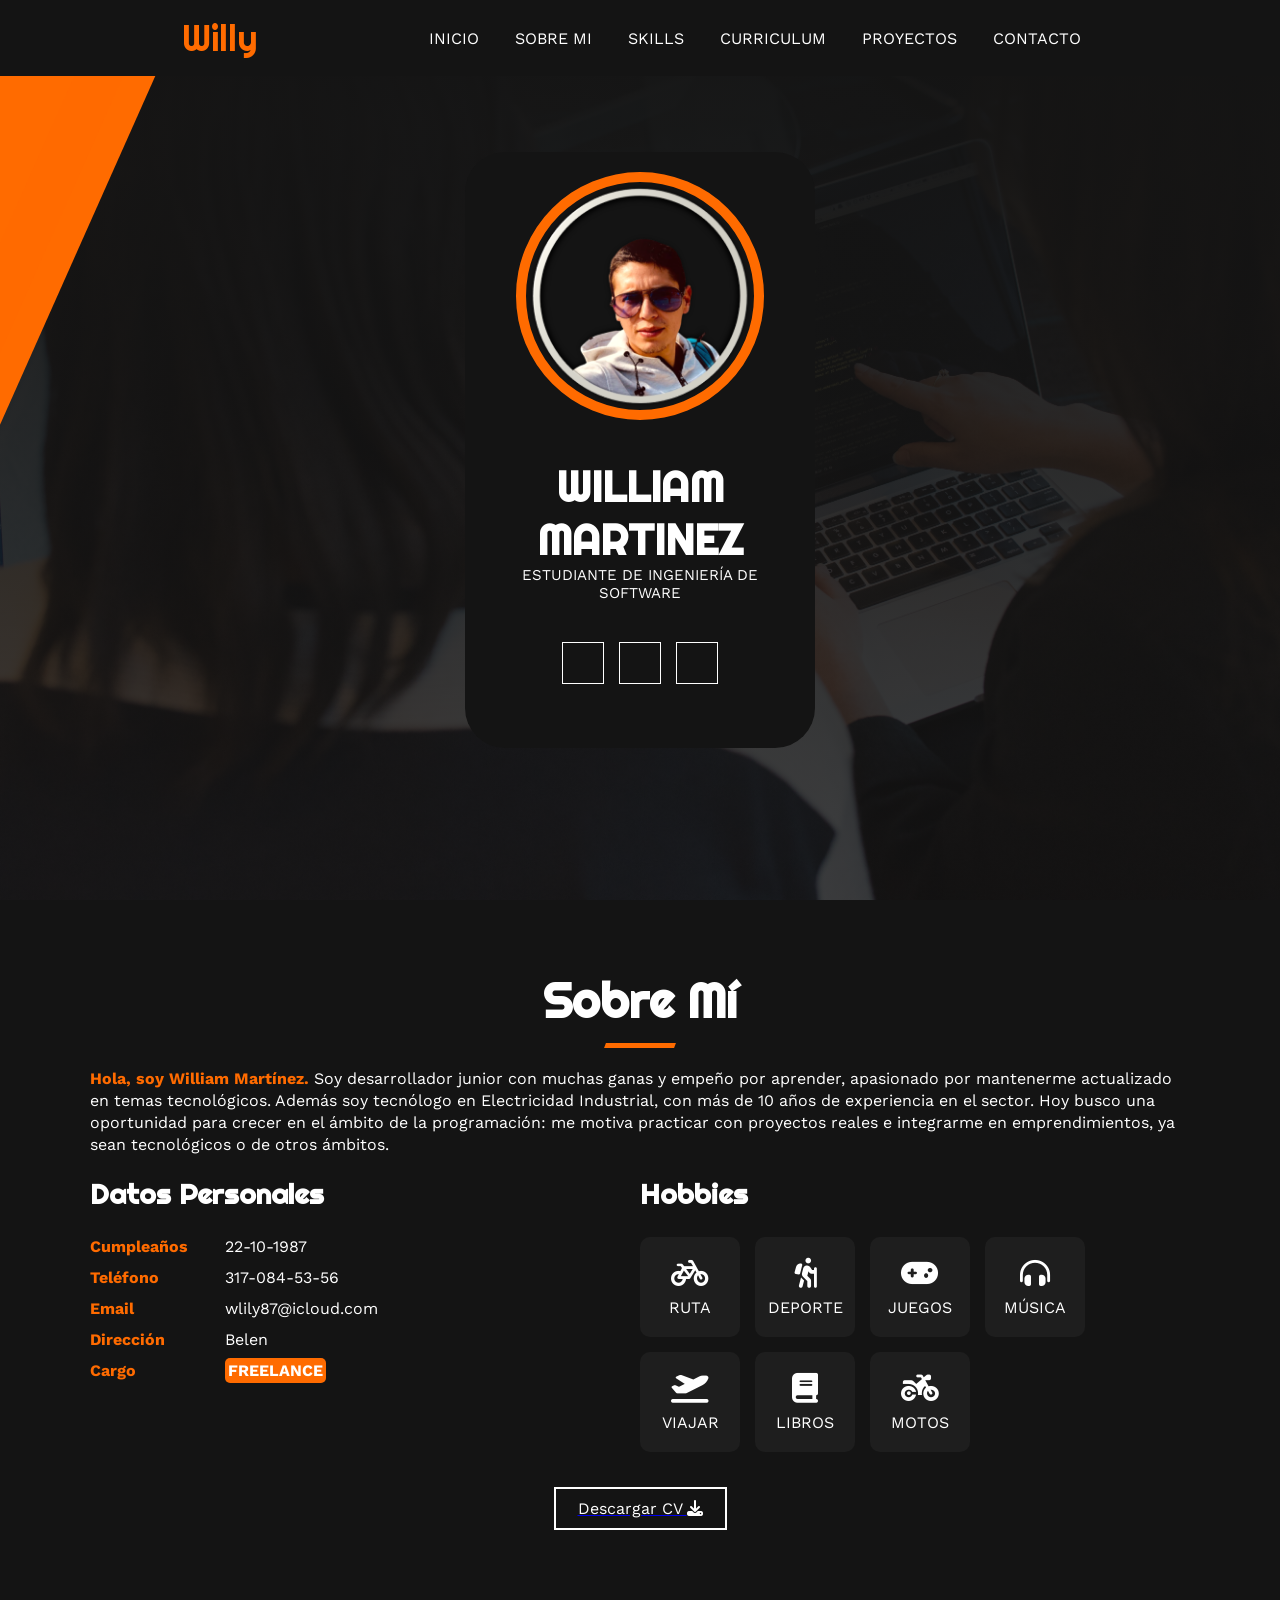
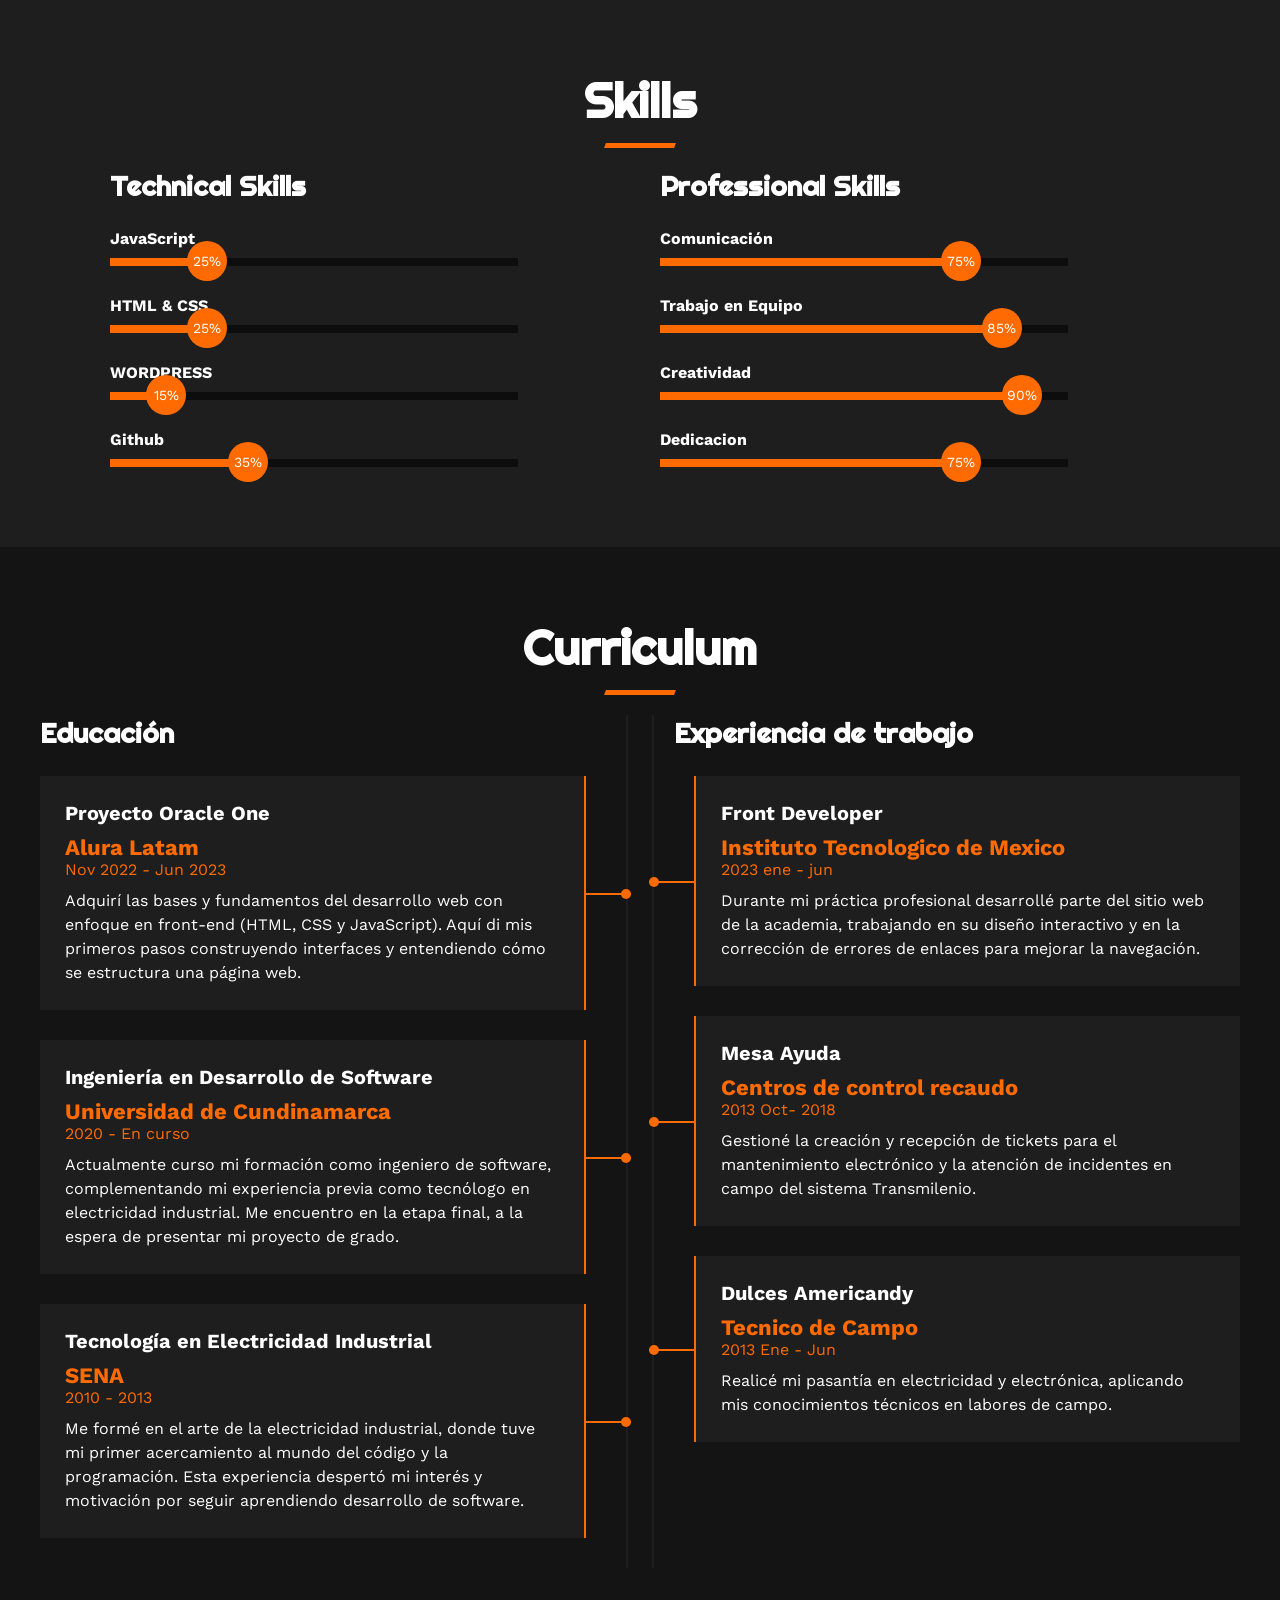
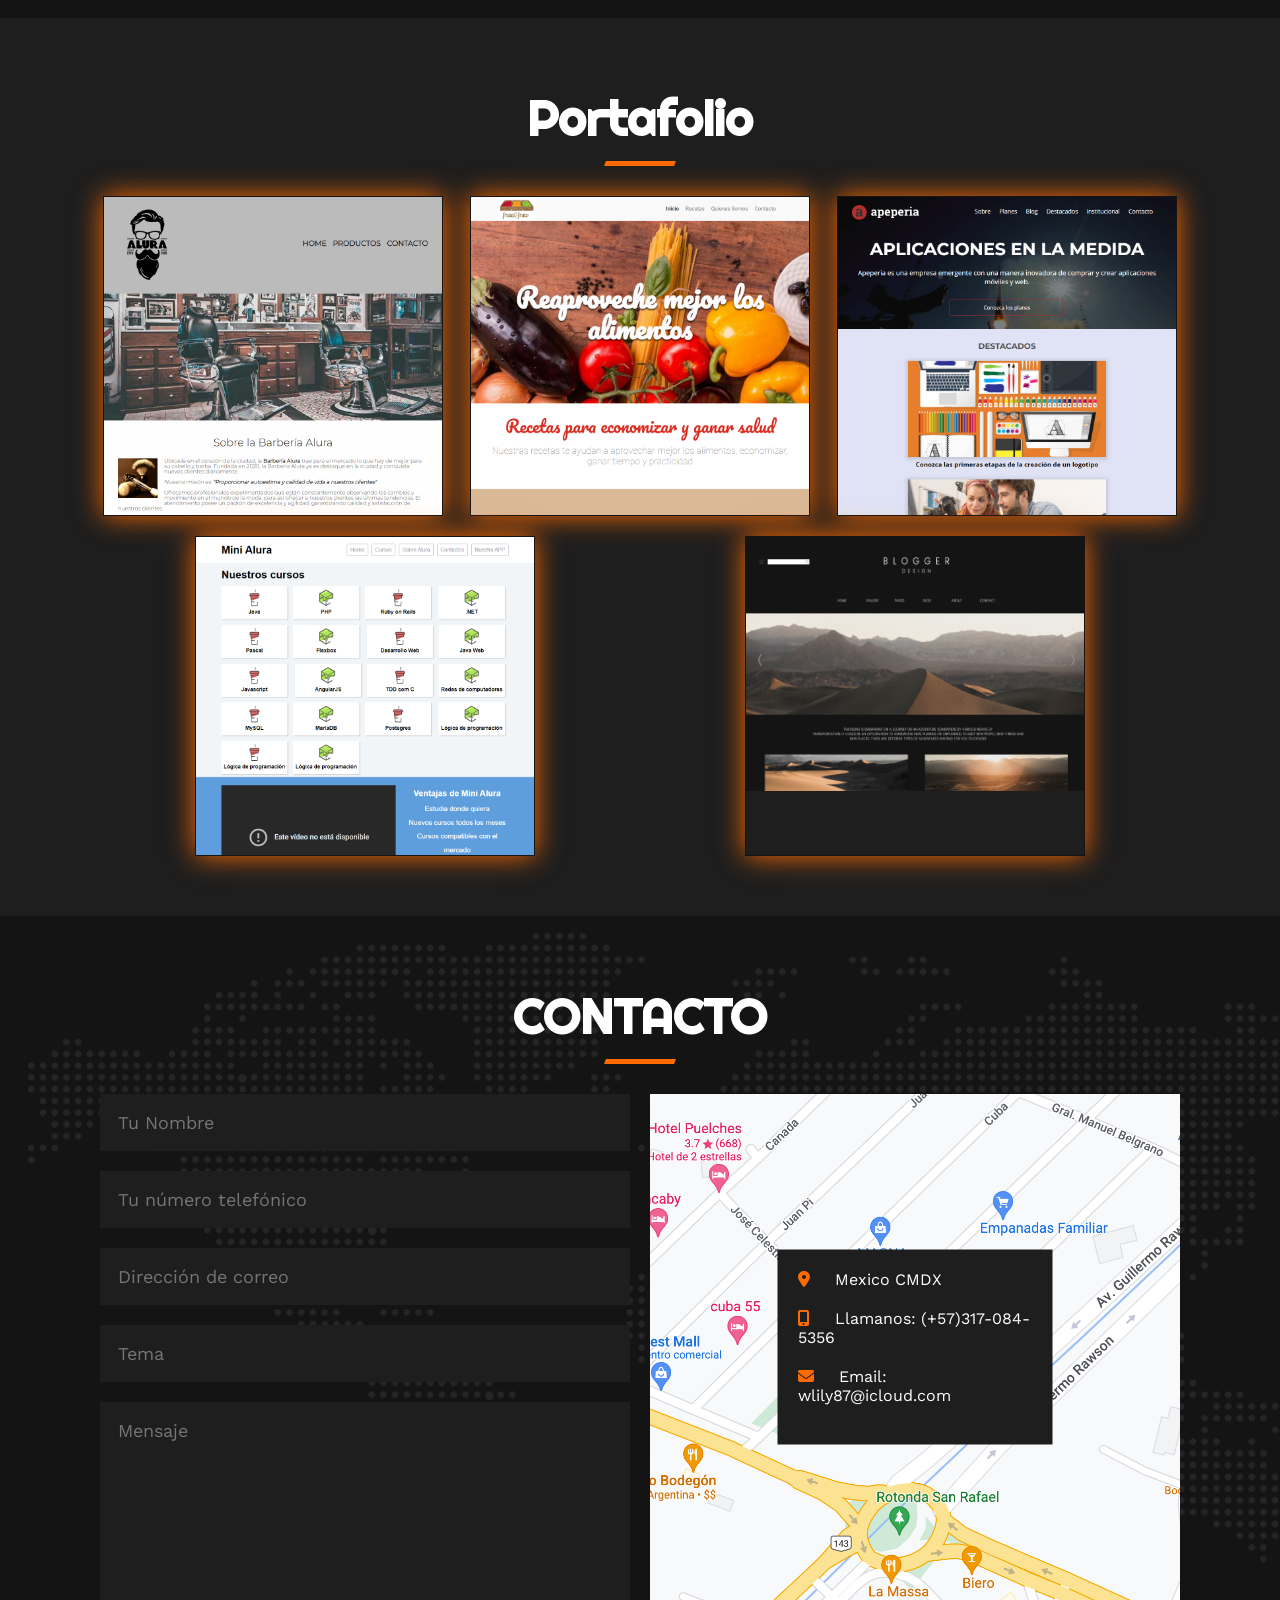
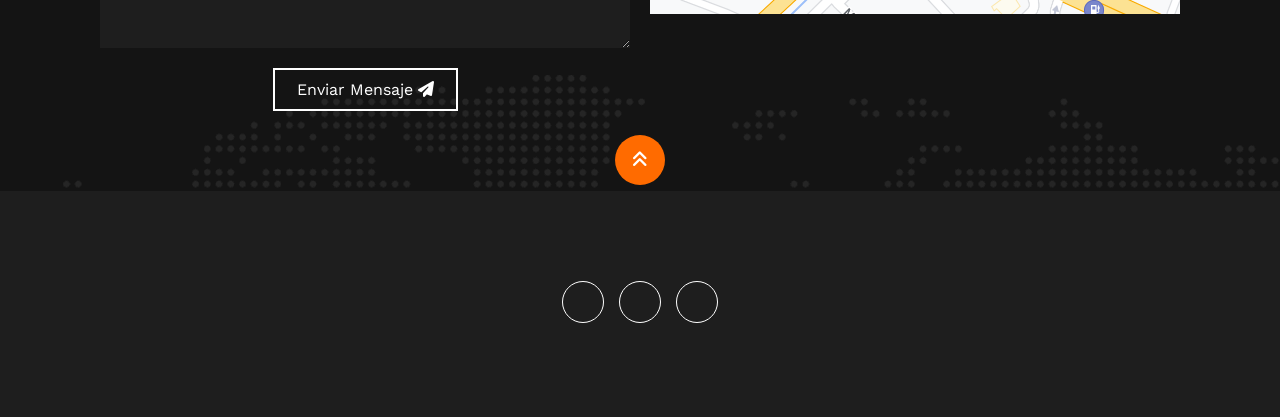
==== commit a434e5f4: "Arreglo rutas, bugs y contenido real del portafolio" ====
--- a/MiPortafolio.html
+++ b/MiPortafolio.html
@@ -25,8 +25,7 @@
                     <li><a href="#curriculum" onclick="seleccionar()">CURRICULUM</a></li>
                     <li><a href="#portafolio" onclick="seleccionar()">PROYECTOS</a></li>
                     <li><a href="#contacto" onclick="seleccionar()">CONTACTO</a></li>
-                    <li><a href=""></a></li>
-                </ul>
+                                    </ul>
             </nav>
             <div class="nav-responsive"  onclick="mostrarOcultarMenu()">
                 <i class="uil uil-bars"></i>
@@ -40,9 +39,9 @@
                 <img class="mifoto" src="imagenes portafolio/Imagen1.png" alt="mi foto de presentacion">
             </div>
             <h1>WILLIAM MARTINEZ</h1>
-            <h2>ESTUDIANTE INGENIERIA DE SOFTWARE</h2>
+            <h2>ESTUDIANTE DE INGENIERÍA DE SOFTWARE</h2>
             <div class="redes">
-                <a href="#"><i class="uil uil-github-alt"></i></a>
+                <a href="https://github.com/wlily35" target="_blank"><i class="uil uil-github-alt"></i></a>
                 <a href="#"><i class="uil uil-instagram"></i></a>
                 <a href="#"><i class="uil uil-linkedin"></i></a>
             </div>
@@ -65,7 +64,7 @@
                             22-10-1987
                         </li>
                         <li>
-                            <strong>Telefono</strong>
+                            <strong>Teléfono</strong>
                             317-084-53-56
                         </li>
                         <li>
@@ -73,7 +72,7 @@
                             wlily87@icloud.com
                         </li>
                         <li>
-                            <strong>Direccion</strong>
+                            <strong>Dirección</strong>
                             Belen
                         </li>
                         <li>
@@ -100,7 +99,7 @@
                         </div>
                         <div class="interes">
                             <i class="fa-solid fa-headphones-simple"></i>
-                            <span>MUSICA</span>
+                            <span>MÚSICA</span>
                         </div>
                         <div class="interes">
                             <i class="fa-solid fa-plane-departure"></i>
@@ -117,10 +116,12 @@
                     </div>
                 </div>
             </div>
-            <button>
-                Descargar CV <i class="fa-solid fa-download"></i>
-                <span class="overlay"></span>
-            </button>
+            <a href="CV-William-Martinez.pdf" download>
+                <button>
+                    Descargar CV <i class="fa-solid fa-download"></i>
+                    <span class="overlay"></span>
+                </button>
+            </a>
         </div>
     </section>
     <!--SECCION skills--> 
@@ -168,7 +169,7 @@
                 <div class="col">
                     <h3>Professional Skills</h3>
                     <div class="skill">
-                        <span>Comunicacion</span>
+                        <span>Comunicación</span>
                         <div class="barra-skills">
                             <div class="progreso">
                                 <span>75%</span>
@@ -280,7 +281,7 @@
                     <img src="imagenes portafolio/barberia.png" alt="">
                     <div class="overlay">
                         <h3>Diseño Creativo</h3>
-                        <p>Barberia</p>
+                        <p>Barbería</p>
                     </div>
                 </div>
                 <div class="proyectos">
@@ -322,8 +323,8 @@
                 <!-- FORMULARIO-->
                 <div class="col">
                     <input type="text" placeholder="Tu Nombre">
-                    <input type="text" placeholder="Tu Numero telefonico">
-                    <input type="text" placeholder="Direccion de correo">
+                    <input type="text" placeholder="Tu número telefónico">
+                    <input type="text" placeholder="Dirección de correo">
                     <input type="text" placeholder="Tema">
                     <textarea name="" id="input" cols="30" rows="10" placeholder="Mensaje"></textarea>
                     <button>
@@ -360,7 +361,7 @@
             <i class="fa-solid fa-angles-up"></i>
         </a>
         <div class="redes">
-            <a href="#"><i class="uil uil-github-alt"></i></a>
+            <a href="https://github.com/wlily35" target="_blank"><i class="uil uil-github-alt"></i></a>
             <a href="#"><i class="uil uil-instagram"></i></a>
             <a href="#"><i class="uil uil-linkedin"></i></a>
         </div>
--- a/styles.css
+++ b/styles.css
@@ -9,10 +9,12 @@
 html{
     /*ME PERMITE DESLIZAR CUANDO HAGO CLIC EN LOS LINK DEL MENU*/
     scroll-behavior: smooth;
+    /*evita que el encabezado fijo tape los titulos al navegar*/
+    scroll-padding-top: 80px;
 }
 /*MENU*/
 .contenedor-header{
-    background: #1e2326;
+    background: #141414;
     position: fixed;
     width: 100%;
     top: 0;
@@ -30,7 +32,7 @@
 .contenedor-header header .logo a {
     font-family: 'Righteous';
     font-size: 36px;
-    color: #1cb698;
+    color: #FF6B00;
     text-decoration: none;
 }
 .contenedor-header header ul {
@@ -46,10 +48,10 @@
     text-decoration: none;
 }
 .contenedor-header header nav ul li a:hover{
-    color: #1cb698;
+    color: #FF6B00;
 }
 .nav-responsive{
-    background-color: #1cb698;
+    background-color: #FF6B00;
     color: #fff;
     padding: 5px 10px;
     border-radius: 5px;
@@ -59,7 +61,7 @@
 /*inicio*/
 
 .inicio {
-    background: linear-gradient(to top, rgba(30,35,38,.8), rgba(30,35,38,1)),url(img/fondo.jpg);
+    background: linear-gradient(to top, rgba(20,20,20,.8), rgba(20,20,20,1)),url(img/fondo.jpg);
     background-size: cover;
     height: 100vh;
     color: #fff;
@@ -68,7 +70,7 @@
 }
 .inicio .contenido-banner{
     padding: 20px;
-    background-color: #1e2326;
+    background-color: #141414;
     max-width: 350px;
     margin: auto;
     text-align: center;
@@ -77,7 +79,7 @@
 }
 .inicio .contenido-banner img{
     margin-top: 40px;
-    border: 10px solid #1cb698;
+    border: 10px solid #FF6B00;
     display: block;
     width: 80%;
     margin: auto;
@@ -106,11 +108,11 @@
 
 }
 .inicio .contenido-banner .redes a:hover{
-    background: #1cb698;
+    background: #FF6B00;
 }
 /*SOBRE MI*/
 .sobremi{
-    background-color: #1e2326;
+    background-color: #141414;
     color: #fff;
     padding: 50px 20px;
 }
@@ -130,7 +132,7 @@
     margin-bottom: 20px;  
 }
 .sobremi .contenido-seccion p span {
-    color: #1cb698;
+    color: #FF6B00;
     font-weight: bold;
 }
 .sobremi .fila {
@@ -153,11 +155,11 @@
 }
 .sobremi .fila .col ul li strong {
     display: inline-block;
-    color: #1cb698;
+    color: #FF6B00;
     width: 130px;
 }
 .sobremi .fila .col ul li span {
-    background-color: #1cb698;
+    background-color: #FF6B00;
     padding: 3px;
     font-weight: bold;
     border-radius: 5px;
@@ -169,7 +171,7 @@
 .sobremi .fila .col .contenedor-intereses .interes {
     width: 100px;
     height: 100px;
-    background-color: #252a2e;
+    background-color: #1e1e1e;
     border-radius: 10px;
     margin: 0 15px 15px 0;
     display: flex;
@@ -179,7 +181,7 @@
     transition: .3s;
 }
 .sobremi .fila .col .contenedor-intereses .interes:hover{
-    background-color: #1cb698;
+    background-color: #FF6B00;
 }
 .sobremi .fila .col .contenedor-intereses .interes i {
     font-size: 30px;
@@ -204,7 +206,7 @@
     left: 0;
     width: 0%;
     height: 100%;
-    background-color: #1cb698;
+    background-color: #FF6B00;
     z-index: -1;
     transition: 1s;
 }
@@ -213,7 +215,7 @@
 }
 /*seccion skills*/
 .skills{
-    background-color: #252a2e;
+    background-color: #1e1e1e;
     color: #fff;
     padding: 50px 20px;
 }
@@ -247,12 +249,12 @@
 .skills .skill .barra-skills{
     height: 8px;
     width: 80%;
-    background-color: #131517;
+    background-color: #0d0d0d;
     position: relative;
     margin-bottom: 30px;
 }
 .skills .skill .progreso{
-    background-color: #1cb698;
+    background-color: #FF6B00;
     position: absolute;
     top: 0;
     left: 0;
@@ -262,7 +264,7 @@
     position: absolute;
     height: 40px;
     width: 40px;
-    background-color: #1cb698;
+    background-color: #FF6B00;
     border-radius: 50px;
     line-height: 40px;
     text-align: center;
@@ -339,7 +341,7 @@
 /*SECCION CURRICULUM*/
 
 .curriculum{
-    background-color: #1e2326;
+    background-color: #141414;
     color: #fff;
     padding: 50px 20px;
 }
@@ -367,15 +369,15 @@
     margin-bottom: 25px;
 }
 .curriculum .fila .izquierda{
-    border-right: 2px solid #252a2e;
+    border-right: 2px solid #1e1e1e;
 }
 .curriculum .fila .derecha{
-    border-left: 2px solid #252a2e;
+    border-left: 2px solid #1e1e1e;
 }
 .curriculum .fila .item{
     padding: 25px;
     margin-bottom: 30px;
-    background-color: #252a2e;
+    background-color: #1e1e1e;
     position: relative;
 }
 .curriculum .fila .item h4{
@@ -383,30 +385,30 @@
     margin-bottom: 10px;
 }
 .curriculum .fila .item .casa{
-    color: #1cb698;
+    color: #FF6B00;
     font-size: 22px;
     font-weight: bold;
     display: block;
 }
 .curriculum .fila .item .fecha{
     display: block;
-    color: #1cb698;
+    color: #FF6B00;
     margin-bottom: 10px;
 }
 .curriculum .fila .item p{
     line-height: 24px;
 }
 .curriculum .fila .izq{
-    border-right: 2px solid #1cb698;
+    border-right: 2px solid #FF6B00;
     margin-right: 20px;
 }
 .curriculum .fila .der{
-    border-left: 2px solid #1cb698;
+    border-left: 2px solid #FF6B00;
     margin-left: 20px;
 }
 .curriculum .fila .item .conectori{
     height: 2px;
-    background-color: #1cb698;
+    background-color: #FF6B00;
     width: 47px;
     position: absolute;
     top: 50%;
@@ -418,14 +420,14 @@
     height: 10px;
     width: 10px;
     border-radius: 50%;
-    background-color: #1cb698;
+    background-color: #FF6B00;
     float: right;
     position: relative;
     bottom: 4px;
 }
 .curriculum .fila .item .conectord{
     height: 2px;
-    background-color: #1cb698;
+    background-color: #FF6B00;
     width: 47px;
     position: absolute;
     top: 50%;
@@ -437,14 +439,14 @@
     height: 10px;
     width: 10px;
     border-radius: 50%;
-    background-color: #1cb698;
+    background-color: #FF6B00;
     float: left;
     position: relative;
     bottom: 4px;
 }
 /*SECCION DE PORTAFOLIO*/
 .portafolio{
-    background-color: #252a2e;
+    background-color: #1e1e1e;
     color: #fff;
     padding: 50px 20px;
 }
@@ -483,7 +485,7 @@
     width: 100%;
     height: 100%;
     text-align: center;
-    background: linear-gradient(rgba(28,182,152,.8), rgba(28,182,152,.8));
+    background: linear-gradient(rgba(255,107,0,.8), rgba(255,107,0,.8));
     display: flex;
     flex-direction: column;
     justify-content: center;
@@ -503,9 +505,9 @@
 .portafolio .galeria .proyectos{
     height: 20rem;
     display: block;
-    border: .1rem solid #1e2326;
+    border: .1rem solid #141414;
     overflow: hidden;
-    box-shadow: 0 0 1.6rem #1cb698;
+    box-shadow: 0 0 1.6rem #FF6B00;
     transition: all 400ms ease;
 }
 .portafolio .galeria .proyectos:hover {
@@ -518,7 +520,7 @@
 /*SECCION CONTACTO*/
 .contacto{
     background-image: url(img/contact_bg.png);
-    background-color: #1e2326;
+    background-color: #141414;
     color: #fff;
     padding: 50px 0;
 }
@@ -546,8 +548,8 @@
     padding: 18px;
     border: none;
     margin-bottom: 20px;
-    background-color: #252a2e;
-    color: #1cb698;
+    background-color: #1e1e1e;
+    color: #FF6B00;
     font-size: 18px;
 }
 .contacto button{
@@ -569,7 +571,7 @@
     left: 0;
     width: 0%;
     height: 100%;
-    background-color: #1cb698;
+    background-color: #FF6B00;
     z-index: -1;
     transition: 1s;
 }
@@ -582,7 +584,7 @@
 .contacto .col .info{
     position: absolute;
     top: 40%;
-    background-color: #252a2e;
+    background-color: #1e1e1e;
     padding: 20px;
     max-width: 350px;
     left: 50%;
@@ -595,13 +597,13 @@
     margin-bottom: 20px;
 }
 .contacto .col .info ul li i{
-    color: #1cb698;
+    color: #FF6B00;
     display: inline-block;
     margin-right: 20px;
 }
 /*SECCION footer*/
 footer{
-    background-color: #252a2e;
+    background-color: #1e1e1e;
     color: #fff;
     padding: 50px 0 30px 0;
     text-align: center;
@@ -628,7 +630,7 @@
     display: block;
     width: 50px;
     height: 50px;
-    background-color: #1cb698;
+    background-color: #FF6B00;
     color: #fff;
     position: absolute;
     left: 50%;
@@ -652,7 +654,7 @@
         position: absolute;
         right: 0;
         top: 75px;
-        background-color: #252a2e;
+        background-color: #1e1e1e;
         width: 180px;
     }
     nav.responsive ul{
@@ -705,3 +707,51 @@
         width: 100%;
     }
 }
+
+
+/* ===== ACENTOS VIVOS: FORMAS DIAGONALES ===== */
+.inicio{
+    position: relative;
+    overflow: hidden;
+}
+.inicio::before{
+    content:"";
+    position:absolute;
+    top:-80px;
+    left:-90px;
+    width:190px;
+    height:520px;
+    background:#FF6B00;
+    transform:rotate(24deg);
+    z-index:1;
+}
+.inicio::after{
+    content:"";
+    position:absolute;
+    top:-60px;
+    left:30px;
+    width:45px;
+    height:480px;
+    background:#FF6B00;
+    opacity:.55;
+    transform:rotate(24deg);
+    z-index:1;
+}
+.inicio .contenido-banner{
+    position:relative;
+    z-index:2;
+}
+/* franja diagonal decorativa bajo cada titulo de seccion */
+.sobremi h2, .skills h2, .curriculum h2, .portafolio h2, .contacto h2{
+    position:relative;
+}
+.sobremi h2::after, .skills h2::after, .curriculum h2::after,
+.portafolio h2::after, .contacto h2::after{
+    content:"";
+    display:block;
+    width:70px;
+    height:5px;
+    background:#FF6B00;
+    margin:12px auto 0;
+    transform:skewX(-20deg);
+}
